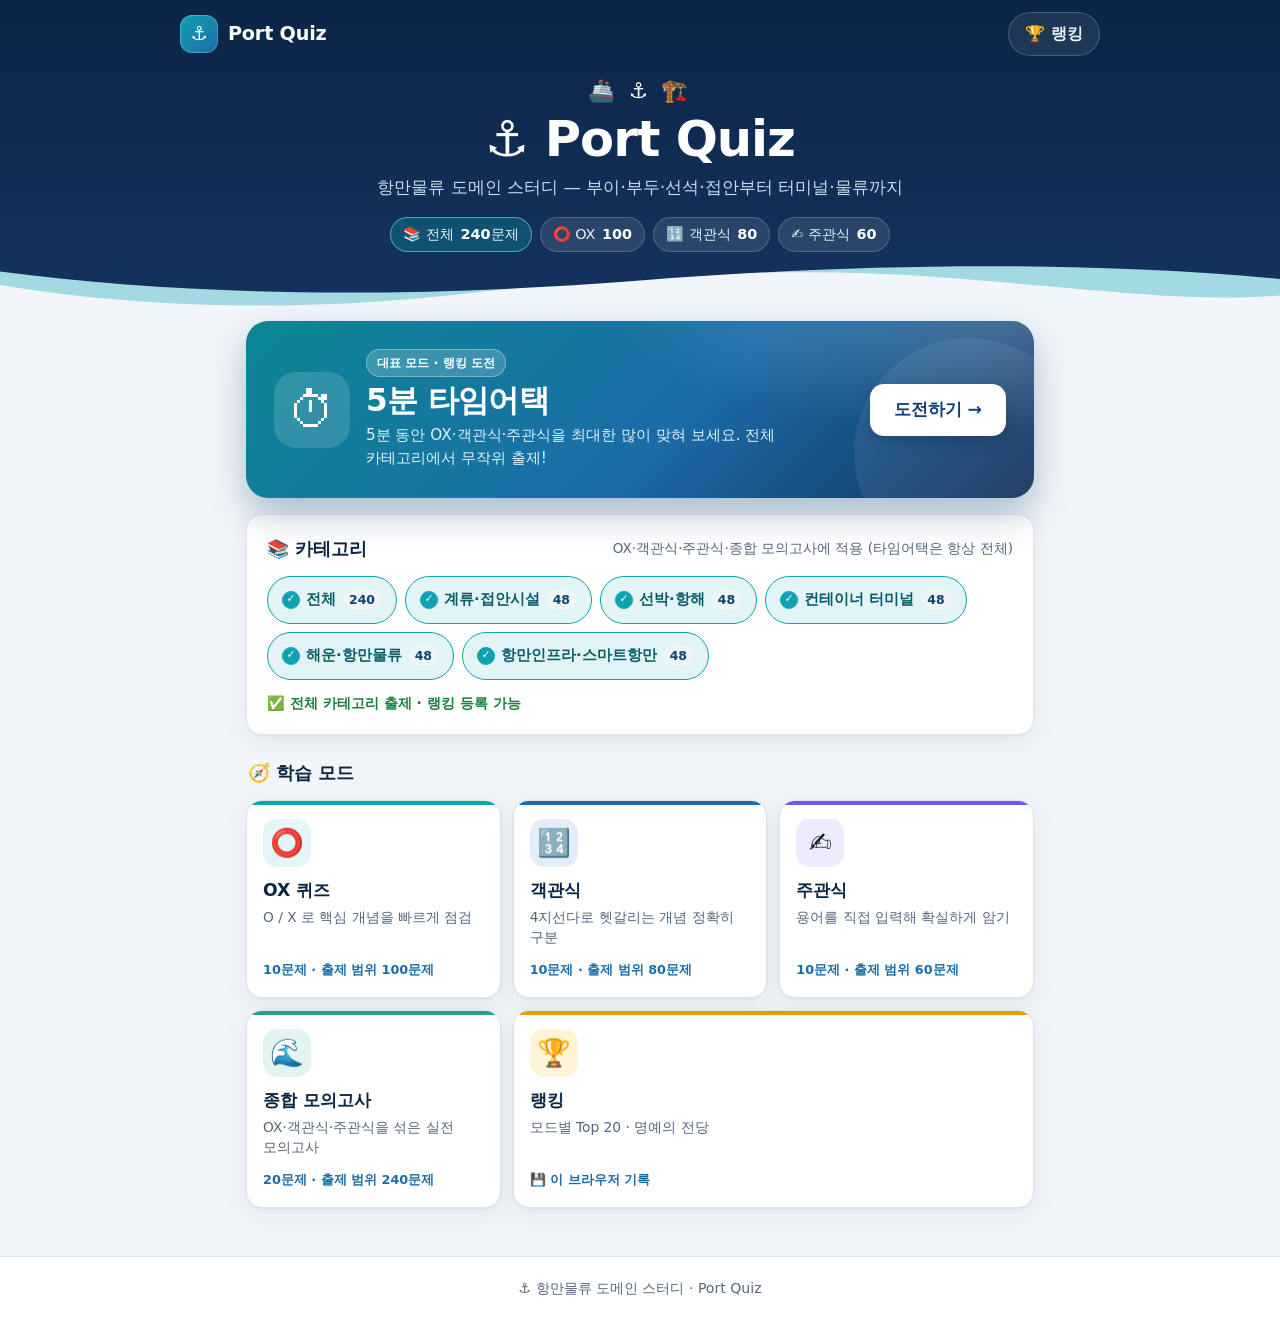
==== index.html @ 1284f363 "Add port logistics domain study quiz site - OX / multiple choice / short answer quizzes (240 questio" ====
<!DOCTYPE html>
<html lang="ko">
<head>
  <meta charset="utf-8">
  <meta name="viewport" content="width=device-width, initial-scale=1, viewport-fit=cover">
  <meta name="description" content="항만물류 도메인 스터디 퀴즈 — 부이·부두·선석·접안부터 터미널·물류까지. OX·객관식·주관식·5분 타임어택과 랭킹.">
  <meta name="theme-color" content="#0b2545">
  <title>Port Quiz · 항만물류 도메인 스터디</title>
  <link rel="icon" href="data:image/svg+xml,%3Csvg xmlns='http://www.w3.org/2000/svg' viewBox='0 0 100 100'%3E%3Ctext y='.9em' font-size='90'%3E%E2%9A%93%3C/text%3E%3C/svg%3E">
  <link rel="stylesheet" href="css/style.css">
</head>
<body>
  <header class="site-header">
    <div class="header-bg">
      <div class="header-inner">
        <a class="brand" href="#/" data-nav>
          <span class="brand-icon" aria-hidden="true">⚓</span>
          <span class="brand-text">Port Quiz</span>
        </a>
        <nav class="header-nav" aria-label="주요 메뉴">
          <a class="nav-link" href="#/ranking/timeattack" data-nav>🏆 랭킹</a>
        </nav>
      </div>
      <div class="hero" id="hero" hidden></div>
    </div>
    <svg class="header-wave" viewBox="0 0 1440 80" preserveAspectRatio="none" aria-hidden="true" focusable="false">
      <path class="wave-back" d="M0,40 C160,72 340,76 520,52 C700,28 880,14 1060,30 C1240,46 1340,64 1440,54 L1440,0 L0,0 Z"/>
      <path class="wave-front" d="M0,22 C220,56 460,58 720,34 C980,10 1220,8 1440,32 L1440,0 L0,0 Z"/>
    </svg>
  </header>

  <main id="app" class="app" tabindex="-1">
    <noscript><p class="noscript">이 퀴즈는 JavaScript가 필요해요. 브라우저에서 JavaScript를 켜 주세요.</p></noscript>
  </main>

  <footer class="site-footer">
    <p>⚓ 항만물류 도메인 스터디 · Port Quiz</p>
  </footer>

  <div id="sr-live" class="sr-only" aria-live="polite" aria-atomic="true"></div>

  <script src="js/config.js"></script>
  <script src="js/leaderboard.js"></script>
  <script src="data/q-mooring.js"></script>
  <script src="data/q-vessel.js"></script>
  <script src="data/q-terminal.js"></script>
  <script src="data/q-logistics.js"></script>
  <script src="data/q-infra.js"></script>
  <script src="js/app.js"></script>
</body>
</html>
---- css/style.css ----
/* Port Quiz — 항만물류 도메인 스터디 · 해양/항만 테마 (외부 폰트/라이브러리 없음) */
:root {
  --navy-900: #071a33;
  --navy: #0b2545;
  --navy-700: #13315c;
  --ocean: #1b6ca8;
  --ocean-600: #134074;
  --teal: #0fa3b1;
  --teal-600: #0b7f8a;
  --foam: #eef4f8;
  --bg: #f2f6fa;
  --card: #ffffff;
  --text: #0f1f33;
  --muted: #56677c;
  --line: #dbe4ee;
  --ok: #15803d;
  --ok-bg: #e7f6ec;
  --ok-line: #86d19e;
  --bad: #c62828;
  --bad-bg: #fdecec;
  --bad-line: #f1a3a3;
  --warn-bg: #fff6e0;
  --warn-line: #f4cf73;
  --warn-text: #7a5300;
  --gold-1: #fff3c4; --gold-2: #f5c542; --gold-3: #c99a12;
  --silver-1: #f6f8fb; --silver-2: #c9d1db; --silver-3: #8c98a8;
  --bronze-1: #ffe3cc; --bronze-2: #e0965a; --bronze-3: #a35a22;
  --radius: 16px;
  --radius-sm: 10px;
  --shadow: 0 6px 24px rgba(11, 37, 69, .08), 0 1px 3px rgba(11, 37, 69, .06);
  --shadow-lg: 0 14px 40px rgba(11, 37, 69, .16);
  --font: "Pretendard", "Apple SD Gothic Neo", "Malgun Gothic", system-ui, sans-serif;
}

*, *::before, *::after { box-sizing: border-box; }
html { -webkit-text-size-adjust: 100%; text-size-adjust: 100%; }
body {
  margin: 0;
  min-height: 100vh;
  display: flex;
  flex-direction: column;
  font-family: var(--font);
  color: var(--text);
  background: var(--bg);
  line-height: 1.6;
  word-break: keep-all;
  overflow-wrap: break-word;
  -webkit-font-smoothing: antialiased;
}
[hidden] { display: none !important; }
button, input { font: inherit; color: inherit; }
button { cursor: pointer; -webkit-tap-highlight-color: transparent; }
button:disabled { cursor: not-allowed; }
:focus-visible { outline: 3px solid var(--teal-600); outline-offset: 2px; }
.site-header :focus-visible, .ta-hud :focus-visible, .mode-hero:focus-visible { outline-color: #7fe3ec; }
[tabindex="-1"]:focus { outline: none; }
.sr-only {
  position: absolute !important; width: 1px; height: 1px; padding: 0; margin: -1px;
  overflow: hidden; clip: rect(0 0 0 0); white-space: nowrap; border: 0;
}
.noscript { margin: 16px 0; padding: 20px; background: #fff; border-radius: var(--radius); box-shadow: var(--shadow); }

/* ---------- 헤더 + 물결 ---------- */
.site-header { position: relative; color: #fff; }
.header-bg { background: linear-gradient(180deg, var(--navy) 0%, var(--navy-700) 100%); }
.header-inner {
  max-width: 960px; margin: 0 auto; padding: 12px 20px;
  display: flex; align-items: center; justify-content: space-between; gap: 12px;
}
.brand {
  display: inline-flex; align-items: center; gap: 10px; min-height: 44px; border-radius: 12px;
  color: #fff; text-decoration: none; font-weight: 800; font-size: 1.2rem; letter-spacing: -.01em;
}
.brand-icon {
  display: inline-grid; place-items: center; width: 38px; height: 38px; border-radius: 12px;
  background: linear-gradient(135deg, var(--teal), var(--ocean));
  box-shadow: inset 0 0 0 1px rgba(255, 255, 255, .22);
}
.nav-link {
  display: inline-flex; align-items: center; min-height: 44px; padding: 0 16px; border-radius: 999px;
  color: #e6f1fa; text-decoration: none; font-weight: 700;
  background: rgba(255, 255, 255, .08); border: 1px solid rgba(255, 255, 255, .18);
  transition: background-color .15s ease;
}
.nav-link:hover { background: rgba(255, 255, 255, .16); }
.hero { padding: 6px 20px 4px; }
.hero-inner { max-width: 960px; margin: 0 auto; text-align: center; }
.hero-emoji { margin: 0; font-size: 1.35rem; letter-spacing: .15em; }
.hero-title {
  margin: 2px 0 6px; font-size: clamp(2rem, 7.5vw, 3.1rem); font-weight: 900;
  letter-spacing: -.02em; line-height: 1.15;
}
.hero-sub { margin: 0 auto 16px; max-width: 34em; color: #c9dcee; font-size: clamp(.95rem, 2.8vw, 1.08rem); }
.hero-stats { list-style: none; margin: 0; padding: 0; display: flex; flex-wrap: wrap; justify-content: center; gap: 8px; }
.stat-pill {
  padding: 5px 12px; border-radius: 999px; font-size: .9rem; color: #e8f2fb;
  background: rgba(255, 255, 255, .1); border: 1px solid rgba(255, 255, 255, .18);
}
.stat-pill b { color: #fff; font-weight: 800; margin-left: 2px; font-variant-numeric: tabular-nums; }
.stat-pill.is-total { background: rgba(15, 163, 177, .3); border-color: rgba(127, 227, 236, .55); }
.header-wave { display: block; width: 100%; height: 40px; margin-top: -1px; }
body.is-home .header-wave { height: 60px; }
.wave-front { fill: var(--navy-700); }
.wave-back { fill: var(--teal); opacity: .35; }

/* ---------- 레이아웃 ---------- */
.app { flex: 1 0 auto; width: 100%; max-width: 820px; margin: 0 auto; padding: 4px 16px 40px; outline: none; }
.site-footer {
  text-align: center; color: var(--muted); font-size: .88rem;
  padding: 20px 16px 28px; border-top: 1px solid var(--line); background: #fff;
}
.site-footer p { margin: 0; }

.card {
  background: var(--card); border-radius: var(--radius); box-shadow: var(--shadow);
  padding: 20px; margin: 0 0 16px; border: 1px solid rgba(219, 228, 238, .8);
}
.section-head { display: flex; flex-wrap: wrap; align-items: center; justify-content: space-between; gap: 8px 12px; margin-bottom: 12px; }
.section-title { margin: 0; font-size: 1.12rem; font-weight: 800; color: var(--navy); }
.section-hint { color: var(--muted); font-size: .85rem; }
.notice { margin: 0 0 12px; padding: 12px 14px; border-radius: var(--radius-sm); font-size: .93rem; border: 1px solid var(--line); background: var(--foam); }
.notice-warn { background: var(--warn-bg); border-color: var(--warn-line); color: var(--warn-text); }
.notice-error { background: var(--bad-bg); border-color: var(--bad-line); color: #8e1c1c; }
.empty { margin: 4px 0; padding: 12px; color: var(--muted); text-align: center; }
.loading { margin: 12px 0; color: var(--muted); text-align: center; }
.count-pill {
  display: inline-block; min-width: 1.9em; padding: 0 8px; border-radius: 999px; text-align: center;
  background: var(--foam); color: var(--ocean-600); font-size: .85rem; vertical-align: middle;
}
.key-hint {
  display: inline-block; padding: 0 6px; border-radius: 6px; line-height: 1.6; font-size: .72rem; font-weight: 600;
  color: var(--muted); background: #fff; border: 1px solid var(--line); border-bottom-width: 2px;
}

/* ---------- 버튼 (최소 높이 48px) ---------- */
.btn {
  display: inline-flex; align-items: center; justify-content: center; gap: 6px;
  min-height: 48px; padding: 0 20px; border-radius: 12px; border: 1px solid transparent;
  font-weight: 700; font-size: 1rem; text-decoration: none; text-align: center; line-height: 1.3;
  transition: transform .12s ease, box-shadow .12s ease, background-color .12s ease, border-color .12s ease;
}
.btn:active:not(:disabled) { transform: translateY(1px) scale(.99); }
.btn-primary { background: linear-gradient(135deg, var(--teal) 0%, var(--ocean) 100%); color: #fff; box-shadow: 0 6px 16px rgba(27, 108, 168, .28); }
.btn-primary:hover:not(:disabled) { box-shadow: 0 8px 22px rgba(27, 108, 168, .38); }
.btn-primary:disabled { background: #b9c6d3; box-shadow: none; color: #f6f8fa; }
.btn-ghost { background: #fff; color: var(--navy); border-color: var(--line); }
.btn-ghost:hover:not(:disabled) { background: var(--foam); border-color: #c3d3e3; }
.btn-ghost:disabled { color: #9aa8b8; }
.btn-danger { background: var(--bad); color: #fff; }
.btn-danger:hover { background: #a91f1f; }
.btn-quit { padding: 0 16px; font-size: .9rem; font-weight: 600; color: var(--muted); background: #fff; border-color: var(--line); border-radius: 999px; }
.btn-quit:hover { color: var(--bad); border-color: var(--bad-line); }
.btn-xl { min-height: 60px; padding: 0 40px; font-size: 1.2rem; border-radius: 16px; }
.btn-sm { padding: 0 16px; font-size: .92rem; }
.btn-block { width: 100%; }

/* ---------- 홈 ---------- */
.home { padding-top: 2px; }
.mode-hero {
  position: relative; overflow: hidden; width: 100%; margin: 0 0 16px; padding: 22px 20px 20px;
  display: grid; grid-template-columns: auto 1fr; column-gap: 16px; align-items: center;
  grid-template-areas: "icon badge" "icon title" "icon desc" "cta cta";
  text-align: left; color: #fff; border: 0; border-radius: 22px;
  background:
    radial-gradient(120% 140% at 100% 0%, rgba(255, 255, 255, .2) 0%, rgba(255, 255, 255, 0) 45%),
    linear-gradient(135deg, #0b8793 0%, #1b6ca8 55%, #13315c 100%);
  box-shadow: 0 16px 36px rgba(19, 64, 116, .32);
  transition: transform .15s ease, box-shadow .15s ease;
}
.mode-hero::after {
  content: ""; position: absolute; right: -50px; bottom: -70px; width: 230px; height: 230px;
  border-radius: 50%; background: rgba(255, 255, 255, .07); pointer-events: none;
}
.mode-hero:hover:not(:disabled) { transform: translateY(-2px); box-shadow: 0 20px 44px rgba(19, 64, 116, .42); }
.mode-hero:disabled { filter: grayscale(.6); opacity: .7; }
.mode-hero-badge {
  grid-area: badge; justify-self: start; padding: 3px 10px; border-radius: 999px; font-size: .78rem; font-weight: 700;
  background: rgba(255, 255, 255, .18); border: 1px solid rgba(255, 255, 255, .32);
}
.mode-hero-icon {
  grid-area: icon; width: 76px; height: 76px; display: grid; place-items: center;
  font-size: 3rem; line-height: 1; border-radius: 22px; background: rgba(255, 255, 255, .14);
}
.mode-hero-title { grid-area: title; margin-top: 4px; font-size: clamp(1.45rem, 5.4vw, 1.95rem); font-weight: 900; letter-spacing: -.02em; line-height: 1.25; }
.mode-hero-desc { grid-area: desc; margin-top: 4px; color: #dff1fb; font-size: .95rem; line-height: 1.5; }
.mode-hero-cta {
  grid-area: cta; position: relative; z-index: 1; margin-top: 16px; min-height: 52px; padding: 0 24px;
  display: flex; align-items: center; justify-content: center;
  border-radius: 14px; background: #fff; color: var(--ocean-600); font-weight: 800; font-size: 1.08rem;
  box-shadow: 0 6px 14px rgba(7, 26, 51, .2);
}
@media (min-width: 640px) {
  .mode-hero {
    padding: 28px; grid-template-columns: auto 1fr auto;
    grid-template-areas: "icon badge cta" "icon title cta" "icon desc cta";
  }
  .mode-hero-cta { margin: 0 0 0 8px; }
}

.chips { display: flex; flex-wrap: wrap; gap: 8px; }
.chip {
  display: inline-flex; align-items: center; gap: 6px; min-height: 48px; padding: 0 14px;
  border-radius: 999px; border: 1.5px solid var(--line); background: #fff; color: var(--muted);
  font-weight: 600; font-size: .93rem; transition: background-color .12s, border-color .12s, color .12s;
}
.chip:hover { border-color: #9fc0da; }
.chip[aria-pressed="true"] { background: #e3f4f6; border-color: var(--teal); color: #075e66; }
.chip-check {
  display: inline-grid; place-items: center; width: 18px; height: 18px; border-radius: 50%;
  border: 1.5px solid currentColor; font-size: .68rem; line-height: 1; font-weight: 900;
}
.chip[aria-pressed="true"] .chip-check { background: var(--teal); border-color: var(--teal); color: #fff; }
.chip-count { padding: 0 7px; border-radius: 999px; background: var(--foam); color: var(--ocean-600); font-size: .78rem; font-weight: 700; }
.chip-all { font-weight: 800; }
.filter-note { margin: 12px 0 0; font-size: .88rem; font-weight: 600; color: var(--ok); }
.filter-note.is-warn { color: var(--warn-text); }

.modes { margin: 24px 0 8px; }
.modes > .section-title { margin: 0 0 12px 2px; }
.mode-grid { display: grid; grid-template-columns: repeat(2, minmax(0, 1fr)); gap: 12px; }
.mode-card {
  position: relative; overflow: hidden; display: flex; flex-direction: column; align-items: flex-start; gap: 4px;
  min-height: 156px; padding: 18px 16px 16px; text-align: left; color: var(--text);
  border-radius: var(--radius); background: #fff; border: 1px solid var(--line); box-shadow: var(--shadow);
  transition: transform .15s ease, box-shadow .15s ease, border-color .15s ease;
}
.mode-card::before { content: ""; position: absolute; left: 0; top: 0; right: 0; height: 4px; background: var(--accent, var(--teal)); }
.mode-card:hover:not(:disabled) { transform: translateY(-2px); box-shadow: var(--shadow-lg); border-color: #bcd3e6; }
.mode-card:disabled { opacity: .55; filter: grayscale(.5); }
.mode-icon {
  width: 48px; height: 48px; margin-bottom: 6px; display: grid; place-items: center;
  font-size: 1.7rem; line-height: 1; border-radius: 14px; background: var(--accent-bg, #e3f4f6);
}
.mode-title { font-weight: 800; font-size: 1.08rem; color: var(--navy); }
.mode-desc { font-size: .86rem; color: var(--muted); line-height: 1.45; }
.mode-meta { margin-top: auto; padding-top: 8px; font-size: .8rem; font-weight: 700; color: var(--ocean); }
.mode-meta.is-empty { color: var(--bad); }
.mode-ox { --accent: #0fa3b1; --accent-bg: #e3f5f7; }
.mode-mc { --accent: #1b6ca8; --accent-bg: #e4eef8; }
.mode-short { --accent: #6c5ce7; --accent-bg: #eeebfd; }
.mode-mixed { --accent: #2a9d8f; --accent-bg: #e2f4f1; }
.mode-ranking { --accent: #e0a100; --accent-bg: #fff4d6; grid-column: 1 / -1; min-height: 0; }
@media (min-width: 720px) {
  .mode-grid { grid-template-columns: repeat(3, minmax(0, 1fr)); }
  .mode-ranking { grid-column: span 2; }
}

/* ---------- 일반 퀴즈 ---------- */
.quiz-top {
  position: sticky; top: 0; z-index: 5; margin: 0 0 8px; padding: 10px 0 12px;
  background: rgba(242, 246, 250, .94);
}
.quiz-meta { display: flex; flex-wrap: wrap; align-items: center; gap: 8px 12px; margin-bottom: 10px; }
.mode-pill { font-weight: 800; color: var(--navy); font-size: .95rem; }
.q-count { padding: 2px 10px; border-radius: 999px; background: #e4eef8; color: var(--ocean); font-weight: 800; font-variant-numeric: tabular-nums; }
.elapsed { color: var(--muted); font-weight: 600; font-variant-numeric: tabular-nums; }
.quiz-meta .btn-quit { margin-left: auto; }
.progress { height: 8px; border-radius: 999px; background: #dde7f0; overflow: hidden; }
.progress-bar { height: 100%; width: 0; border-radius: inherit; background: linear-gradient(90deg, var(--teal), var(--ocean)); transition: width .3s ease; }

.q-card {
  padding: 22px 20px; border-radius: 20px; background: #fff; box-shadow: var(--shadow);
  border: 1px solid rgba(219, 228, 238, .8); animation: fade-up .25s ease both;
}
.q-tags { display: flex; flex-wrap: wrap; gap: 6px; margin-bottom: 10px; }
.tag { display: inline-flex; align-items: center; padding: 2px 10px; border-radius: 999px; font-size: .78rem; font-weight: 700; background: #e8f1f8; color: var(--ocean-600); }
.badge { display: inline-flex; align-items: center; padding: 2px 10px; border-radius: 999px; font-size: .78rem; font-weight: 800; color: #fff; background: var(--teal-600); }
.badge-ox { background: var(--teal-600); }
.badge-mc { background: var(--ocean); }
.badge-short { background: #5b4bd6; }
.q-text { margin: 4px 0 18px; font-size: clamp(1.1rem, 4.2vw, 1.32rem); line-height: 1.55; font-weight: 700; color: var(--navy-900); white-space: pre-wrap; }

.answer-ox { display: grid; grid-template-columns: 1fr 1fr; gap: 12px; }
.ox-btn {
  position: relative; display: flex; flex-direction: column; align-items: center; justify-content: center; gap: 2px;
  min-height: 132px; border-radius: 18px; border: 2px solid var(--line); background: #fff;
  transition: transform .12s ease, border-color .12s ease, background-color .12s ease, box-shadow .12s ease;
}
.ox-glyph { font-size: 3.4rem; font-weight: 900; line-height: 1; }
.ox-o .ox-glyph { color: var(--ocean); }
.ox-x .ox-glyph { color: #d64545; }
.ox-label { font-weight: 700; color: var(--muted); font-size: .92rem; }
.ox-btn .key-hint { position: absolute; top: 10px; right: 10px; }
.ox-btn:hover:not(:disabled) { transform: translateY(-2px); box-shadow: var(--shadow-lg); }
.ox-o:hover:not(:disabled) { border-color: var(--ocean); background: #f1f7fc; }
.ox-x:hover:not(:disabled) { border-color: #d64545; background: #fdf3f3; }

.answer-mc { display: grid; gap: 10px; }
.choice {
  position: relative; display: flex; align-items: center; gap: 12px; width: 100%; min-height: 56px;
  padding: 10px 44px 10px 12px; text-align: left; font-size: 1rem;
  border-radius: 14px; border: 2px solid var(--line); background: #fff;
  transition: border-color .12s ease, background-color .12s ease;
}
.choice:hover:not(:disabled) { border-color: var(--ocean); background: #f3f8fc; }
.choice-num {
  flex: 0 0 auto; width: 32px; height: 32px; display: grid; place-items: center;
  border-radius: 10px; background: #e4eef8; color: var(--ocean-600); font-weight: 800; font-size: .95rem;
}
.choice-text { flex: 1 1 auto; line-height: 1.45; }

/* 정오 표시 (색 + ✓/✗ 아이콘 병기) */
.mark { position: absolute; right: 12px; top: 50%; transform: translateY(-50%); font-size: 1.3rem; font-weight: 900; line-height: 1; }
.mark:empty { display: none; }
.ox-btn .mark { top: 10px; left: 12px; right: auto; transform: none; }
.ox-btn:disabled, .choice:disabled { cursor: default; color: inherit; }
.ox-btn.is-answer, .choice.is-answer { border-color: var(--ok); background: var(--ok-bg); }
.is-answer .mark { color: var(--ok); }
.is-answer .choice-num { background: var(--ok); color: #fff; }
.ox-btn.is-wrong, .choice.is-wrong { border-color: var(--bad); background: var(--bad-bg); animation: shake .4s ease; }
.is-wrong .mark { color: var(--bad); }
.is-wrong .choice-num { background: var(--bad); color: #fff; }
.ox-btn.is-correct, .choice.is-correct { animation: pop .35s ease; box-shadow: 0 0 0 4px rgba(21, 128, 61, .18); }
.is-dim { opacity: .5; }

.short-row { display: flex; gap: 8px; }
.text-input {
  flex: 1 1 auto; min-width: 0; min-height: 52px; padding: 0 14px; font-size: 1.05rem;
  border-radius: 12px; border: 2px solid var(--line); background: #fff;
  transition: border-color .12s ease, box-shadow .12s ease;
}
.text-input:focus { outline: none; border-color: var(--teal); box-shadow: 0 0 0 4px rgba(15, 163, 177, .2); }
.text-input:disabled { background: #f5f8fb; color: var(--text); opacity: 1; -webkit-text-fill-color: currentColor; }
.text-input.is-invalid { border-color: var(--bad); }
.short-mark { flex: 0 0 auto; width: 52px; display: grid; place-items: center; border-radius: 12px; font-size: 1.4rem; font-weight: 900; }
.short-mark:empty { display: none; }
.short-submit { flex: 0 0 auto; min-width: 84px; }
.short-row.is-correct { animation: pop .35s ease; }
.short-row.is-correct .short-mark { background: var(--ok); color: #fff; }
.short-row.is-correct .text-input { border-color: var(--ok); background: var(--ok-bg); }
.short-row.is-wrong { animation: shake .4s ease; }
.short-row.is-wrong .short-mark { background: var(--bad); color: #fff; }
.short-row.is-wrong .text-input { border-color: var(--bad); background: var(--bad-bg); }
.short-hint { margin: 8px 2px 0; font-size: .8rem; color: var(--muted); }

.feedback { margin-top: 18px; padding: 16px; border-radius: 14px; border: 1.5px solid var(--line); background: var(--foam); animation: fade-up .2s ease both; }
.feedback.is-correct { background: var(--ok-bg); border-color: var(--ok-line); }
.feedback.is-wrong { background: var(--bad-bg); border-color: var(--bad-line); }
.fb-head { display: flex; align-items: center; gap: 8px; margin: 0 0 6px; font-weight: 800; font-size: 1.08rem; }
.feedback.is-correct .fb-head { color: var(--ok); }
.feedback.is-wrong .fb-head { color: var(--bad); }
.fb-icon { display: inline-grid; place-items: center; width: 28px; height: 28px; border-radius: 50%; color: #fff; font-size: .95rem; }
.feedback.is-correct .fb-icon { background: var(--ok); }
.feedback.is-wrong .fb-icon { background: var(--bad); }
.fb-mine, .fb-answer, .fb-accept { margin: 4px 0; }
.fb-answer strong { color: var(--navy-900); }
.fb-accept { font-size: .85rem; color: var(--muted); }
.fb-expl { margin: 10px 0 0; padding: 12px 14px; border-radius: 10px; background: rgba(255, 255, 255, .78); color: #23364d; font-size: .95rem; white-space: pre-wrap; }
.fb-expl-label { display: block; margin-bottom: 2px; font-weight: 800; color: var(--ocean-600); font-size: .85rem; }
.fb-actions { display: flex; align-items: center; gap: 10px; margin-top: 14px; }
.btn-next { flex: 1 1 auto; }

/* ---------- 타임어택 ---------- */
.ta-intro { text-align: center; padding: 28px 20px; }
.ta-intro-icon {
  width: 92px; height: 92px; margin: 0 auto 8px; display: grid; place-items: center;
  font-size: 3.2rem; border-radius: 28px; background: linear-gradient(135deg, #e3f5f7, #e4eef8);
}
.page-title { margin: 0; font-size: clamp(1.5rem, 5.5vw, 2rem); font-weight: 900; color: var(--navy); letter-spacing: -.02em; }
.ta-intro-lead { margin: 6px auto 18px; max-width: 32em; color: var(--muted); }
.rules { list-style: none; margin: 0 auto 16px; padding: 0; max-width: 560px; display: grid; gap: 8px; text-align: left; }
.rules li { display: flex; align-items: flex-start; gap: 12px; padding: 12px 14px; border-radius: 12px; background: var(--foam); }
.rule-ico { flex: 0 0 auto; font-size: 1.2rem; line-height: 1.5; }
.ta-intro-meta { margin: 0 0 18px; font-size: .85rem; color: var(--muted); }
.ta-intro-actions { display: flex; flex-wrap: wrap; justify-content: center; gap: 10px; }

.countdown-card { text-align: center; padding: 36px 20px 28px; }
.countdown-label { margin: 0; font-weight: 700; color: var(--muted); }
.countdown { min-height: 170px; display: grid; place-items: center; }
.countdown-num {
  display: inline-block; font-size: clamp(5rem, 26vw, 8rem); font-weight: 900; line-height: 1;
  color: var(--ocean); text-shadow: 0 8px 24px rgba(27, 108, 168, .25); animation: countdown-pop .9s ease both;
}
.countdown-num.is-go { color: var(--teal-600); font-size: clamp(3.6rem, 18vw, 6rem); }

.ta-hud {
  position: sticky; top: 0; z-index: 5; margin: 4px 0 12px; padding: 12px;
  display: grid; gap: 8px 10px; grid-template-columns: 1.1fr 1fr; grid-template-areas: "timer correct" "side side";
  color: #fff; border-radius: 18px; box-shadow: var(--shadow-lg);
  background: linear-gradient(135deg, var(--navy) 0%, var(--navy-700) 100%);
}
.hud-label { font-size: .75rem; font-weight: 600; color: #a9c3dc; }
.hud-timer { grid-area: timer; display: flex; flex-direction: column; justify-content: center; padding: 6px 12px; border-radius: 14px; background: rgba(255, 255, 255, .08); transition: background-color .2s ease; }
.hud-time { font-size: clamp(1.9rem, 8vw, 2.5rem); font-weight: 900; line-height: 1.1; letter-spacing: .02em; font-variant-numeric: tabular-nums; }
.hud-timer.is-danger { background: rgba(229, 57, 53, .25); }
.hud-timer.is-danger .hud-time { color: #ff7070; animation: timer-pulse 1s ease-in-out infinite; }
.hud-correct { grid-area: correct; display: flex; flex-direction: column; align-items: center; justify-content: center; padding: 6px 10px; border-radius: 14px; background: rgba(15, 163, 177, .24); }
.hud-correct-num { font-size: clamp(2.3rem, 10vw, 3.1rem); font-weight: 900; line-height: 1.05; font-variant-numeric: tabular-nums; }
.hud-side { grid-area: side; display: flex; align-items: center; justify-content: space-between; gap: 10px; font-size: .92rem; color: #d3e3f1; }
.hud-side b { color: #fff; font-variant-numeric: tabular-nums; }
.hud-combo { display: inline-flex; align-items: center; gap: 4px; padding: 3px 12px; border-radius: 999px; background: rgba(255, 255, 255, .08); transition: background-color .2s ease; }
.hud-combo .fire { display: none; }
.hud-combo.is-hot { color: #fff; font-weight: 800; background: linear-gradient(135deg, #ff8a00, #e52e71); box-shadow: 0 0 16px rgba(255, 120, 0, .55); }
.hud-combo.is-hot .fire { display: inline; }
.bump { animation: pop .3s ease; }
@media (min-width: 640px) {
  .ta-hud { grid-template-columns: 1.2fr 1fr 1fr; grid-template-areas: "timer correct side"; }
  .hud-side { flex-direction: column; align-items: flex-start; justify-content: center; }
}
.ta-flash { margin-top: 14px; padding: 12px 14px; display: flex; flex-wrap: wrap; align-items: center; gap: 6px; border-radius: 12px; font-weight: 700; animation: fade-up .15s ease both; }
.ta-flash.is-correct { background: var(--ok-bg); color: var(--ok); border: 1.5px solid var(--ok-line); }
.ta-flash.is-wrong { background: var(--bad-bg); color: var(--bad); border: 1.5px solid var(--bad-line); }
.ta-flash strong { color: var(--navy-900); }
.fl-icon { display: inline-grid; place-items: center; width: 24px; height: 24px; border-radius: 50%; color: #fff; font-size: .85rem; }
.ta-flash.is-correct .fl-icon { background: var(--ok); }
.ta-flash.is-wrong .fl-icon { background: var(--bad); }
.ta-actions { display: flex; gap: 10px; margin-top: 14px; }
.ta-actions .btn-pass { flex: 1 1 auto; }
.btn-pass.is-locked { opacity: .55; }

/* ---------- 결과 ---------- */
.result-hero { text-align: center; padding: 26px 20px; background: radial-gradient(120% 100% at 50% 0%, #e7f4fb 0%, #fff 62%); }
.result-hero.is-ta { background: radial-gradient(120% 100% at 50% 0%, #e0f4f6 0%, #fff 62%); }
.result-mode { margin: 0; font-weight: 700; color: var(--ocean); font-size: .92rem; }
.result-title { margin: 6px 0 2px; font-size: clamp(1.35rem, 5vw, 1.75rem); font-weight: 900; color: var(--navy); }
.result-sub { margin: 0; color: var(--muted); font-weight: 600; }
.result-score { margin: 12px 0 4px; line-height: 1; color: var(--navy); }
.result-score .big { font-size: clamp(3.6rem, 18vw, 5rem); font-weight: 900; color: var(--ocean-600); font-variant-numeric: tabular-nums; }
.result-score .of { margin-left: 4px; font-size: 1.4rem; font-weight: 800; color: var(--muted); }
.result-stats { display: grid; grid-template-columns: repeat(3, minmax(0, 1fr)); gap: 8px; margin: 18px 0 0; }
.stat { padding: 10px 6px; border-radius: 12px; background: #fff; border: 1px solid var(--line); }
.stat dt { font-size: .78rem; font-weight: 600; color: var(--muted); }
.stat dd { margin: 2px 0 0; font-size: 1.15rem; font-weight: 800; color: var(--navy); font-variant-numeric: tabular-nums; }
.result-filter { margin: 12px 0 0; font-size: .85rem; color: var(--warn-text); }
.result-actions { display: flex; flex-wrap: wrap; justify-content: center; gap: 10px; margin-top: 20px; }
.result-actions .btn { flex: 1 1 140px; max-width: 240px; }

.storage-badge {
  display: inline-flex; align-items: center; gap: 4px; padding: 4px 10px; border-radius: 999px;
  font-size: .78rem; font-weight: 700; background: var(--foam); color: var(--ocean-600); border: 1px solid #cfe0ee;
}
.storage-badge.is-shared { background: #e3f5f7; color: #075e66; border-color: #a9dfe4; }
.storage-badge.is-local { background: #f1f4f8; color: #44556b; }
.storage-badge.is-off { background: var(--warn-bg); color: var(--warn-text); border-color: var(--warn-line); }
.rank-form { display: flex; gap: 8px; }
.rank-form .btn { flex: 0 0 auto; }
.rank-form.is-disabled { opacity: .6; }
.field-error { margin: 6px 2px 0; color: var(--bad); font-size: .88rem; font-weight: 600; }
.field-error:empty { display: none; }
.rank-success { margin: 14px 0 4px; padding: 14px 16px; border-radius: 14px; text-align: center; background: linear-gradient(135deg, #e3f5f7, #e4eef8); animation: pop-in .35s ease both; }
.rank-success.is-podium.place-1 { background: linear-gradient(135deg, var(--gold-1), #ffe08a); box-shadow: 0 0 0 2px var(--gold-2) inset; }
.rank-success.is-podium.place-2 { background: linear-gradient(135deg, var(--silver-1), #dfe5ec); box-shadow: 0 0 0 2px var(--silver-2) inset; }
.rank-success.is-podium.place-3 { background: linear-gradient(135deg, var(--bronze-1), #f6c9a2); box-shadow: 0 0 0 2px var(--bronze-2) inset; }
.rank-success-main { margin: 0; display: flex; align-items: center; justify-content: center; gap: 8px; font-size: 1.6rem; font-weight: 900; color: var(--navy); }
.rank-success-medal { display: inline-block; font-size: 2.4rem; animation: medal-swing 1.1s ease both; }
.rank-success-sub { margin: 4px 0 0; font-size: .9rem; color: #33475e; }
.mini-rank { margin-top: 14px; display: grid; gap: 10px; }
.mini-title { margin: 4px 0 0; font-size: 1rem; color: var(--navy); }
.mini-note { margin: 0; font-size: .85rem; color: var(--muted); text-align: center; }

.review-list { list-style: none; margin: 0; padding: 0; display: grid; gap: 12px; }
.review-item { padding: 14px; border-radius: 14px; border: 1px solid var(--line); background: #fbfdff; }
.review-q { margin: 0 0 10px; font-weight: 700; color: var(--navy-900); white-space: pre-wrap; }
.review-line { display: flex; align-items: flex-start; gap: 8px; margin: 4px 0; font-size: .95rem; }
.review-line .mk { flex: 0 0 auto; width: 22px; height: 22px; margin-top: 2px; display: inline-grid; place-items: center; border-radius: 50%; color: #fff; font-size: .75rem; font-weight: 900; }
.review-line.is-wrong .mk { background: var(--bad); }
.review-line.is-correct .mk { background: var(--ok); }
.review-line .lbl { flex: 0 0 auto; min-width: 2.6em; font-weight: 700; color: var(--muted); }
.review-line.is-wrong .val { color: var(--bad); }
.review-line.is-correct .val { color: var(--ok); font-weight: 700; }
.review-expl { margin: 10px 0 0; padding: 10px 12px; border-radius: 10px; background: var(--foam); font-size: .92rem; color: #23364d; white-space: pre-wrap; }

/* ---------- 랭킹 ---------- */
.page-head { display: flex; flex-wrap: wrap; align-items: center; justify-content: space-between; gap: 10px; margin: 4px 0 14px; }
.tabs { display: flex; gap: 6px; margin: 0 0 14px; padding: 4px; overflow-x: auto; border-radius: 16px; background: #e4ecf4; scrollbar-width: none; }
.tabs::-webkit-scrollbar { display: none; }
.tab {
  flex: 1 0 auto; display: inline-flex; align-items: center; justify-content: center; gap: 6px;
  min-height: 48px; padding: 0 14px; border: 0; border-radius: 12px; background: transparent;
  color: #45586e; font-weight: 700; font-size: .92rem; white-space: nowrap;
}
.tab:hover { background: rgba(255, 255, 255, .6); }
.tab.is-active { background: #fff; color: var(--navy); box-shadow: 0 2px 8px rgba(11, 37, 69, .12); }
.rank-panel { min-height: 220px; padding: 20px 16px; border-radius: var(--radius); background: #fff; box-shadow: var(--shadow); border: 1px solid rgba(219, 228, 238, .8); }
.rank-list-title { margin: 22px 0 10px; }
.state-box { display: grid; justify-items: center; gap: 6px; padding: 28px 12px; text-align: center; }
.state-icon { font-size: 2.6rem; line-height: 1; }
.state-title { margin: 0; font-weight: 800; font-size: 1.08rem; color: var(--navy); }
.state-msg { margin: 0; max-width: 30em; color: var(--muted); font-size: .92rem; }
.state-box .btn { margin-top: 10px; }
.spinner { width: 28px; height: 28px; margin-top: 6px; border-radius: 50%; border: 3px solid #d6e4ef; border-top-color: var(--teal); animation: spin .8s linear infinite; }
.page-actions { display: flex; flex-wrap: wrap; gap: 10px; margin-top: 16px; }
.page-actions .btn { flex: 1 1 200px; }

.podium { list-style: none; margin: 8px 0 0; padding: 0; display: flex; align-items: flex-end; justify-content: center; gap: 8px; }
.podium-col { flex: 1 1 0; min-width: 0; max-width: 190px; display: flex; flex-direction: column; animation: rise .5s ease both; }
.podium-col.place-1 { order: 2; animation-delay: .24s; }
.podium-col.place-2 { order: 1; animation-delay: .12s; }
.podium-col.place-3 { order: 3; }
.podium-person { min-width: 0; padding: 0 4px 8px; display: flex; flex-direction: column; align-items: center; gap: 2px; text-align: center; }
.podium-medal { font-size: 2.2rem; line-height: 1.1; }
.place-1 .podium-medal { font-size: 2.9rem; }
.podium-name { max-width: 100%; overflow: hidden; text-overflow: ellipsis; white-space: nowrap; font-weight: 800; color: var(--navy); }
.podium-score { font-weight: 900; color: var(--ocean-600); font-variant-numeric: tabular-nums; }
.podium-acc { font-size: .78rem; color: var(--muted); }
.podium-base {
  display: grid; place-items: center; border-radius: 14px 14px 6px 6px; font-size: 1.7rem; font-weight: 900;
  box-shadow: inset 0 -6px 0 rgba(0, 0, 0, .08), 0 6px 14px rgba(11, 37, 69, .12);
}
.place-1 .podium-base { height: 130px; color: #6f5200; background: linear-gradient(180deg, var(--gold-1) 0%, var(--gold-2) 55%, var(--gold-3) 100%); }
.place-2 .podium-base { height: 98px; color: #3f4a59; background: linear-gradient(180deg, var(--silver-1) 0%, var(--silver-2) 55%, var(--silver-3) 100%); }
.place-3 .podium-base { height: 74px; color: #5e2e0c; background: linear-gradient(180deg, var(--bronze-1) 0%, var(--bronze-2) 55%, var(--bronze-3) 100%); }
.podium-col.is-empty { opacity: .45; }
.podium-col.is-me .podium-name { color: var(--teal-600); }
.me-badge { display: inline-block; margin-left: 6px; padding: 0 7px; border-radius: 999px; background: var(--teal-600); color: #fff; font-size: .7rem; font-weight: 800; line-height: 1.6; vertical-align: middle; }

.table-wrap { overflow-x: auto; -webkit-overflow-scrolling: touch; border-radius: 12px; border: 1px solid var(--line); }
.rank-table { width: 100%; min-width: 480px; border-collapse: collapse; font-size: .92rem; }
.rank-table.is-compact { min-width: 0; }
.rank-table th { padding: 10px; background: #f3f7fb; color: var(--muted); font-size: .78rem; font-weight: 700; text-align: left; white-space: nowrap; }
.rank-table td { padding: 10px; border-top: 1px solid #edf2f7; white-space: nowrap; font-variant-numeric: tabular-nums; color: #44566c; }
.rank-table .c-rank { width: 56px; text-align: center; font-weight: 800; color: var(--muted); }
.rank-table td.c-name { min-width: 92px; white-space: normal; word-break: break-all; font-weight: 700; color: var(--navy); }
.rank-table td.c-score { font-weight: 800; color: var(--ocean-600); }
.rank-table .medal { font-size: 1.3rem; line-height: 1; }
.rank-table tr.top-1 td { background: #fff6d5; }
.rank-table tr.top-2 td { background: #eef2f6; }
.rank-table tr.top-3 td { background: #fcebdc; }
.rank-table tr.is-me td { background: #d8f2f4; }
.rank-table tr.is-me td.c-rank { box-shadow: inset 4px 0 0 var(--teal); }

/* ---------- 모달 ---------- */
.modal-backdrop {
  position: fixed; top: 0; right: 0; bottom: 0; left: 0; z-index: 100; padding: 20px;
  display: grid; place-items: center; background: rgba(7, 26, 51, .55); animation: fade-in .15s ease both;
}
.modal { width: 100%; max-width: 400px; padding: 24px 20px 20px; text-align: center; border-radius: 20px; background: #fff; box-shadow: 0 24px 60px rgba(7, 26, 51, .35); animation: pop-in .2s ease both; }
.modal-icon { margin: 0; font-size: 2.2rem; line-height: 1.2; }
.modal-title { margin: 6px 0; font-size: 1.2rem; color: var(--navy); }
.modal-msg { margin: 0 0 18px; color: var(--muted); font-size: .95rem; }
.modal-actions { display: flex; gap: 10px; }
.modal-actions .btn { flex: 1 1 0; }
body.modal-open { overflow: hidden; }

/* ---------- 컨페티 ---------- */
.confetti { position: fixed; top: 0; right: 0; bottom: 0; left: 0; z-index: 90; overflow: hidden; pointer-events: none; }
.confetti-piece {
  position: absolute; top: -18px; width: 9px; height: 14px; border-radius: 2px;
  animation-name: confetti-fall; animation-timing-function: cubic-bezier(.25, .6, .5, 1); animation-fill-mode: both;
}
.confetti-piece.is-round { width: 10px; height: 10px; border-radius: 50%; }

/* ---------- 애니메이션 ---------- */
@keyframes shake { 0%, 100% { transform: translateX(0); } 20% { transform: translateX(-7px); } 40% { transform: translateX(6px); } 60% { transform: translateX(-4px); } 80% { transform: translateX(3px); } }
@keyframes pop { 0% { transform: scale(1); } 45% { transform: scale(1.05); } 100% { transform: scale(1); } }
@keyframes fade-up { from { opacity: 0; transform: translateY(8px); } to { opacity: 1; transform: none; } }
@keyframes fade-in { from { opacity: 0; } to { opacity: 1; } }
@keyframes pop-in { from { opacity: 0; transform: scale(.94); } to { opacity: 1; transform: none; } }
@keyframes timer-pulse { 0%, 100% { transform: scale(1); opacity: 1; } 50% { transform: scale(1.06); opacity: .78; } }
@keyframes countdown-pop { 0% { transform: scale(.4); opacity: 0; } 35% { transform: scale(1.12); opacity: 1; } 70%, 100% { transform: scale(1); opacity: 1; } }
@keyframes rise { from { opacity: 0; transform: translateY(24px); } to { opacity: 1; transform: none; } }
@keyframes spin { to { transform: rotate(360deg); } }
@keyframes medal-swing { 0% { transform: scale(.3) rotate(-30deg); } 60% { transform: scale(1.2) rotate(10deg); } 100% { transform: scale(1) rotate(0); } }
@keyframes confetti-fall {
  0% { opacity: 1; transform: translate3d(0, 0, 0) rotate(0deg); }
  85% { opacity: 1; }
  100% { opacity: 0; transform: translate3d(var(--drift, 0px), 105vh, 0) rotate(var(--spin, 360deg)); }
}

/* ---------- 반응형 ---------- */
@media (max-width: 480px) {
  .header-inner { padding: 10px 14px; }
  .app { padding: 0 12px 32px; }
  .card { padding: 16px; }
  .q-card { padding: 18px 14px; }
  .ox-btn { min-height: 112px; }
  .ox-glyph { font-size: 2.8rem; }
  .rank-form { flex-direction: column; }
  .rank-form .btn { width: 100%; }
  .rank-table th, .rank-table td { padding: 8px 7px; }
  .mode-card { min-height: 148px; padding: 16px 14px 14px; }
  .quiz-meta { gap: 6px 10px; }
}
@media (max-width: 359px) {
  .mode-grid { grid-template-columns: 1fr; }
  .result-stats { grid-template-columns: 1fr; }
}

/* 모션 최소화 설정 존중 */
@media (prefers-reduced-motion: reduce) {
  *, *::before, *::after {
    animation-duration: .01ms !important;
    animation-iteration-count: 1 !important;
    animation-delay: 0s !important;
    transition-duration: .01ms !important;
    scroll-behavior: auto !important;
  }
  .confetti { display: none !important; }
}
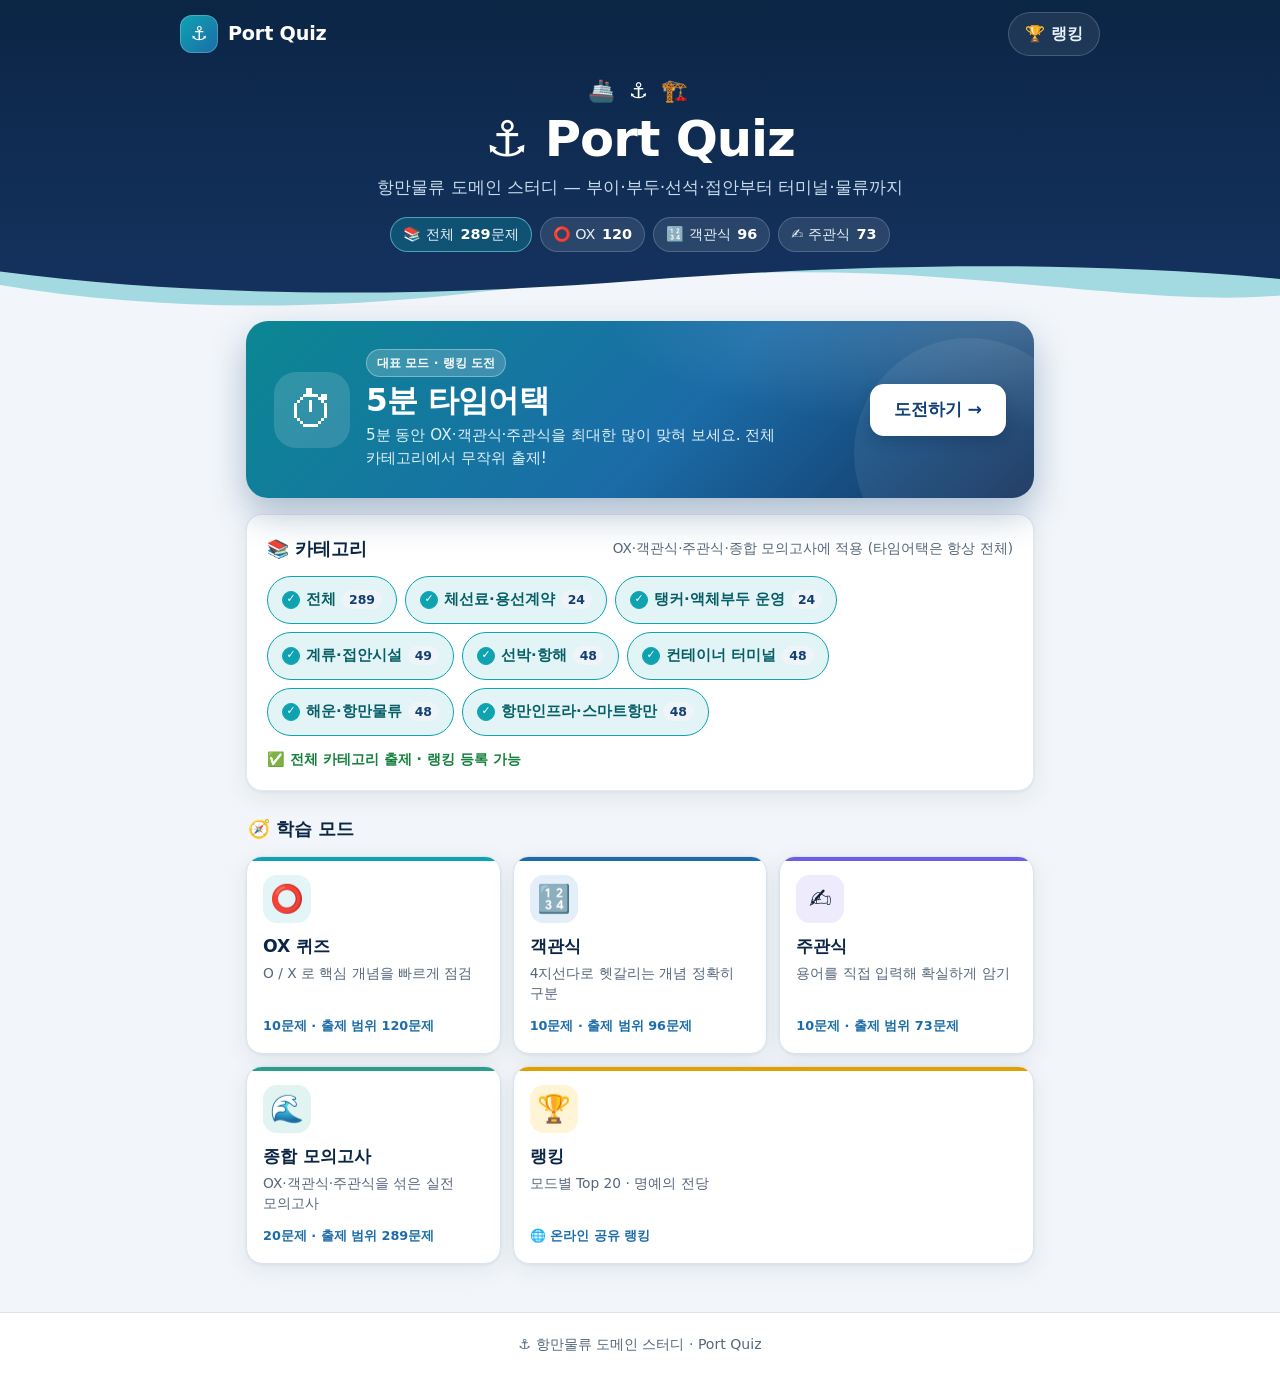
==== commit f0995a20: "Cross-check all questions and add project-specific categories - Verify all 240 questions against ext" ====
--- a/index.html
+++ b/index.html
@@ -41,6 +41,10 @@
 
   <script src="js/config.js"></script>
   <script src="js/leaderboard.js"></script>
+  <!-- 프로젝트 특화 (울산 탱커 체선료) -->
+  <script src="data/q-demurrage.js"></script>
+  <script src="data/q-tanker.js"></script>
+  <!-- 항만물류 일반 -->
   <script src="data/q-mooring.js"></script>
   <script src="data/q-vessel.js"></script>
   <script src="data/q-terminal.js"></script>
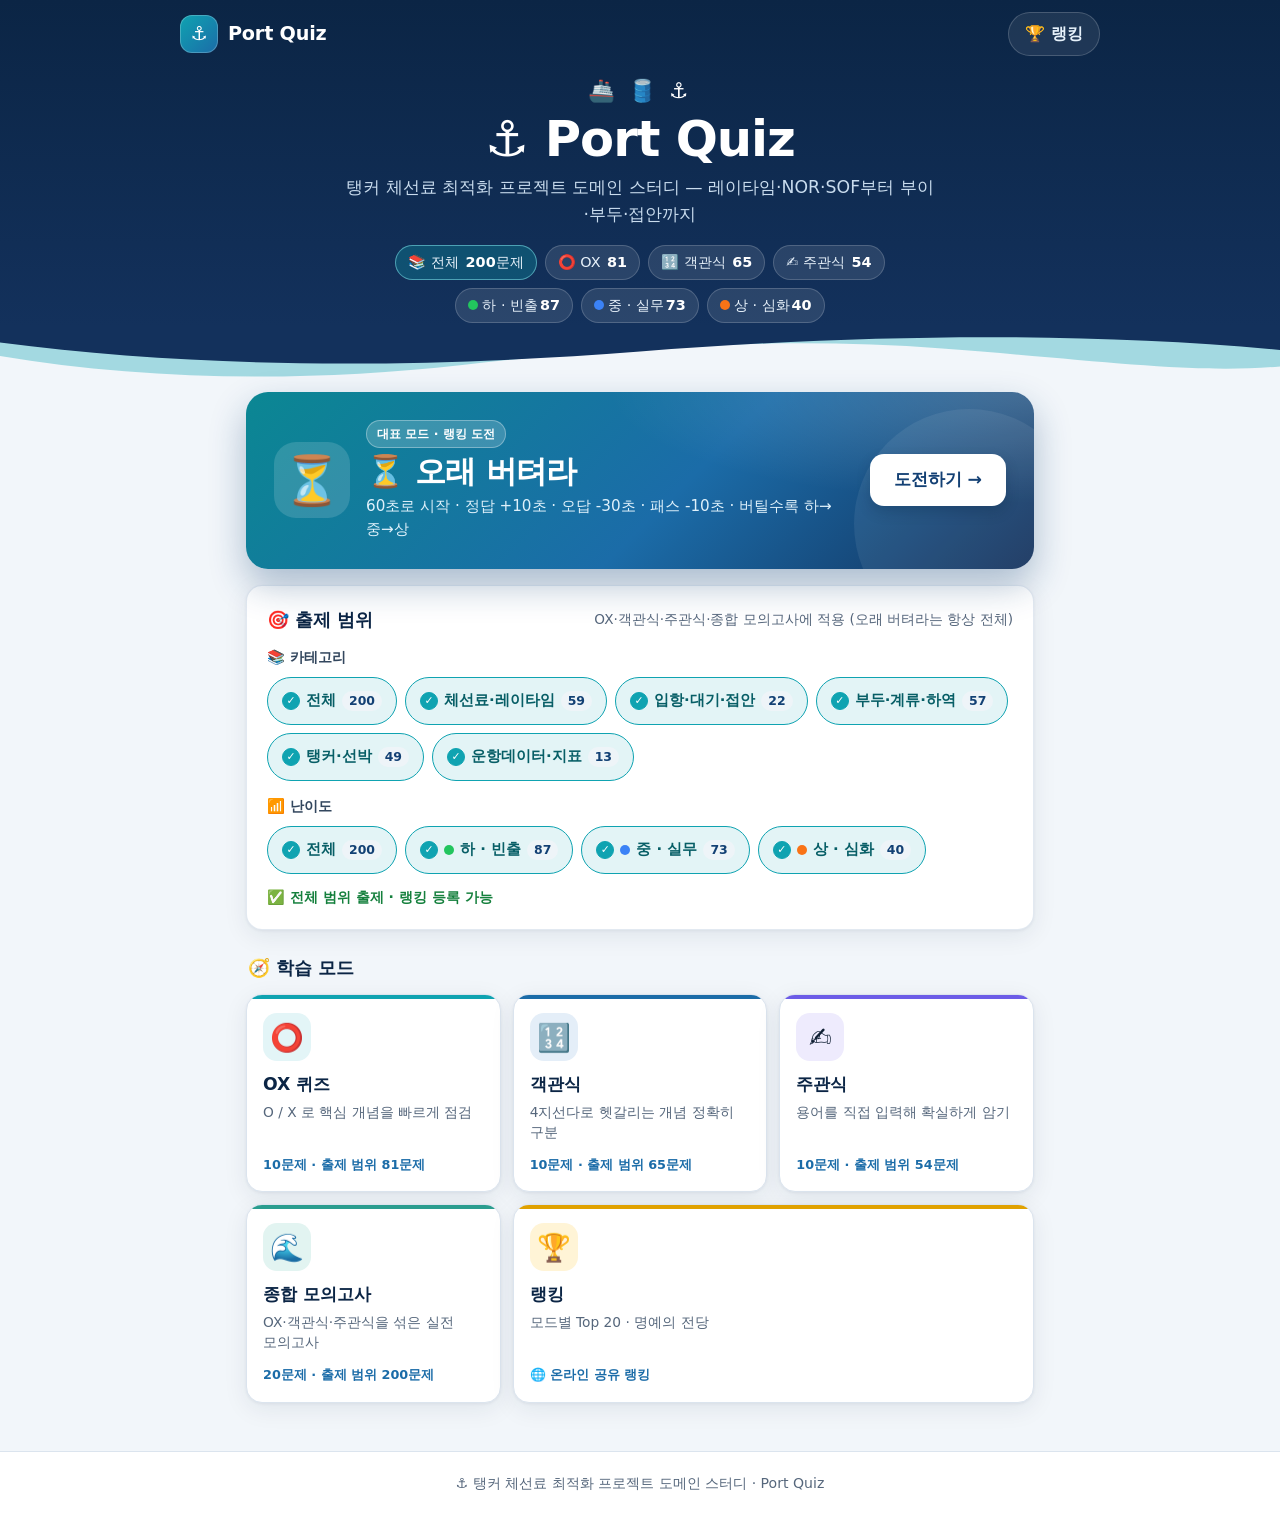
==== commit b813258f: "Restructure quiz around the tanker demurrage project - Keep only project-relevant questions (152 of " ====
--- a/index.html
+++ b/index.html
@@ -3,9 +3,9 @@
 <head>
   <meta charset="utf-8">
   <meta name="viewport" content="width=device-width, initial-scale=1, viewport-fit=cover">
-  <meta name="description" content="항만물류 도메인 스터디 퀴즈 — 부이·부두·선석·접안부터 터미널·물류까지. OX·객관식·주관식·5분 타임어택과 랭킹.">
+  <meta name="description" content="탱커 체선료 최적화 프로젝트 도메인 스터디 퀴즈 — 레이타임·NOR·SOF부터 부이·부두·접안까지. OX·객관식·주관식·오래 버텨라와 랭킹.">
   <meta name="theme-color" content="#0b2545">
-  <title>Port Quiz · 항만물류 도메인 스터디</title>
+  <title>Port Quiz · 탱커 체선료 최적화 도메인 스터디</title>
   <link rel="icon" href="data:image/svg+xml,%3Csvg xmlns='http://www.w3.org/2000/svg' viewBox='0 0 100 100'%3E%3Ctext y='.9em' font-size='90'%3E%E2%9A%93%3C/text%3E%3C/svg%3E">
   <link rel="stylesheet" href="css/style.css">
 </head>
@@ -18,7 +18,7 @@
           <span class="brand-text">Port Quiz</span>
         </a>
         <nav class="header-nav" aria-label="주요 메뉴">
-          <a class="nav-link" href="#/ranking/timeattack" data-nav>🏆 랭킹</a>
+          <a class="nav-link" href="#/ranking/survival" data-nav>🏆 랭킹</a>
         </nav>
       </div>
       <div class="hero" id="hero" hidden></div>
@@ -34,22 +34,18 @@
   </main>
 
   <footer class="site-footer">
-    <p>⚓ 항만물류 도메인 스터디 · Port Quiz</p>
+    <p>⚓ 탱커 체선료 최적화 프로젝트 도메인 스터디 · Port Quiz</p>
   </footer>
 
   <div id="sr-live" class="sr-only" aria-live="polite" aria-atomic="true"></div>
 
   <script src="js/config.js"></script>
   <script src="js/leaderboard.js"></script>
-  <!-- 프로젝트 특화 (울산 탱커 체선료) -->
-  <script src="data/q-demurrage.js"></script>
-  <script src="data/q-tanker.js"></script>
-  <!-- 항만물류 일반 -->
-  <script src="data/q-mooring.js"></script>
-  <script src="data/q-vessel.js"></script>
-  <script src="data/q-terminal.js"></script>
-  <script src="data/q-logistics.js"></script>
-  <script src="data/q-infra.js"></script>
+  <script src="data/q-laytime.js"></script>
+  <script src="data/q-arrival.js"></script>
+  <script src="data/q-berth.js"></script>
+  <script src="data/q-ship.js"></script>
+  <script src="data/q-data.js"></script>
   <script src="js/app.js"></script>
 </body>
 </html>
--- a/css/style.css
+++ b/css/style.css
@@ -52,7 +52,7 @@
 button { cursor: pointer; -webkit-tap-highlight-color: transparent; }
 button:disabled { cursor: not-allowed; }
 :focus-visible { outline: 3px solid var(--teal-600); outline-offset: 2px; }
-.site-header :focus-visible, .ta-hud :focus-visible, .mode-hero:focus-visible { outline-color: #7fe3ec; }
+.site-header :focus-visible, .sv-hud :focus-visible, .mode-hero:focus-visible { outline-color: #7fe3ec; }
 [tabindex="-1"]:focus { outline: none; }
 .sr-only {
   position: absolute !important; width: 1px; height: 1px; padding: 0; margin: -1px;
@@ -350,19 +350,19 @@
 .fb-actions { display: flex; align-items: center; gap: 10px; margin-top: 14px; }
 .btn-next { flex: 1 1 auto; }
 
-/* ---------- 타임어택 ---------- */
-.ta-intro { text-align: center; padding: 28px 20px; }
-.ta-intro-icon {
+/* ---------- 오래 버텨라 (서바이벌) ---------- */
+.sv-intro { text-align: center; padding: 28px 20px; }
+.sv-intro-icon {
   width: 92px; height: 92px; margin: 0 auto 8px; display: grid; place-items: center;
   font-size: 3.2rem; border-radius: 28px; background: linear-gradient(135deg, #e3f5f7, #e4eef8);
 }
 .page-title { margin: 0; font-size: clamp(1.5rem, 5.5vw, 2rem); font-weight: 900; color: var(--navy); letter-spacing: -.02em; }
-.ta-intro-lead { margin: 6px auto 18px; max-width: 32em; color: var(--muted); }
+.sv-intro-lead { margin: 6px auto 18px; max-width: 32em; color: var(--muted); }
 .rules { list-style: none; margin: 0 auto 16px; padding: 0; max-width: 560px; display: grid; gap: 8px; text-align: left; }
 .rules li { display: flex; align-items: flex-start; gap: 12px; padding: 12px 14px; border-radius: 12px; background: var(--foam); }
 .rule-ico { flex: 0 0 auto; font-size: 1.2rem; line-height: 1.5; }
-.ta-intro-meta { margin: 0 0 18px; font-size: .85rem; color: var(--muted); }
-.ta-intro-actions { display: flex; flex-wrap: wrap; justify-content: center; gap: 10px; }
+.sv-intro-meta { margin: 0 0 18px; font-size: .85rem; color: var(--muted); }
+.sv-intro-actions { display: flex; flex-wrap: wrap; justify-content: center; gap: 10px; }
 
 .countdown-card { text-align: center; padding: 36px 20px 28px; }
 .countdown-label { margin: 0; font-weight: 700; color: var(--muted); }
@@ -373,20 +373,21 @@
 }
 .countdown-num.is-go { color: var(--teal-600); font-size: clamp(3.6rem, 18vw, 6rem); }
 
-.ta-hud {
+.sv-hud {
   position: sticky; top: 0; z-index: 5; margin: 4px 0 12px; padding: 12px;
   display: grid; gap: 8px 10px; grid-template-columns: 1.1fr 1fr; grid-template-areas: "timer correct" "side side";
   color: #fff; border-radius: 18px; box-shadow: var(--shadow-lg);
   background: linear-gradient(135deg, var(--navy) 0%, var(--navy-700) 100%);
 }
 .hud-label { font-size: .75rem; font-weight: 600; color: #a9c3dc; }
-.hud-timer { grid-area: timer; display: flex; flex-direction: column; justify-content: center; padding: 6px 12px; border-radius: 14px; background: rgba(255, 255, 255, .08); transition: background-color .2s ease; }
+.hud-timer { position: relative; grid-area: timer; display: flex; flex-direction: column; justify-content: center; padding: 6px 12px; border-radius: 14px; background: rgba(255, 255, 255, .08); transition: background-color .2s ease; }
 .hud-time { font-size: clamp(1.9rem, 8vw, 2.5rem); font-weight: 900; line-height: 1.1; letter-spacing: .02em; font-variant-numeric: tabular-nums; }
 .hud-timer.is-danger { background: rgba(229, 57, 53, .25); }
 .hud-timer.is-danger .hud-time { color: #ff7070; animation: timer-pulse 1s ease-in-out infinite; }
 .hud-correct { grid-area: correct; display: flex; flex-direction: column; align-items: center; justify-content: center; padding: 6px 10px; border-radius: 14px; background: rgba(15, 163, 177, .24); }
 .hud-correct-num { font-size: clamp(2.3rem, 10vw, 3.1rem); font-weight: 900; line-height: 1.05; font-variant-numeric: tabular-nums; }
-.hud-side { grid-area: side; display: flex; align-items: center; justify-content: space-between; gap: 10px; font-size: .92rem; color: #d3e3f1; }
+.hud-side { grid-area: side; display: flex; flex-wrap: wrap; align-items: center; justify-content: space-between; gap: 6px 12px; font-size: .9rem; color: #d3e3f1; }
+.hud-lv, .hud-surv, .hud-attempts { display: inline-flex; align-items: center; gap: 4px; white-space: nowrap; }
 .hud-side b { color: #fff; font-variant-numeric: tabular-nums; }
 .hud-combo { display: inline-flex; align-items: center; gap: 4px; padding: 3px 12px; border-radius: 999px; background: rgba(255, 255, 255, .08); transition: background-color .2s ease; }
 .hud-combo .fire { display: none; }
@@ -394,23 +395,37 @@
 .hud-combo.is-hot .fire { display: inline; }
 .bump { animation: pop .3s ease; }
 @media (min-width: 640px) {
-  .ta-hud { grid-template-columns: 1.2fr 1fr 1fr; grid-template-areas: "timer correct side"; }
-  .hud-side { flex-direction: column; align-items: flex-start; justify-content: center; }
-}
-.ta-flash { margin-top: 14px; padding: 12px 14px; display: flex; flex-wrap: wrap; align-items: center; gap: 6px; border-radius: 12px; font-weight: 700; animation: fade-up .15s ease both; }
-.ta-flash.is-correct { background: var(--ok-bg); color: var(--ok); border: 1.5px solid var(--ok-line); }
-.ta-flash.is-wrong { background: var(--bad-bg); color: var(--bad); border: 1.5px solid var(--bad-line); }
-.ta-flash strong { color: var(--navy-900); }
+  .sv-hud { grid-template-columns: 1.1fr .9fr 1.5fr; grid-template-areas: "timer correct side"; }
+  .hud-side { display: grid; grid-template-columns: auto auto; align-content: center; justify-content: start; gap: 8px 14px; }
+}
+.time-delta {
+  position: absolute; top: 6px; right: 10px; pointer-events: none;
+  font-size: 1.15rem; font-weight: 900; text-shadow: 0 2px 6px rgba(0, 0, 0, .35);
+  animation: delta-float 1.2s ease-out forwards;
+}
+.time-delta.is-plus { color: #4ade80; }
+.time-delta.is-minus { color: #ff6b6b; }
+.time-delta.is-pass { color: #fbbf24; }
+.level-up {
+  display: flex; flex-wrap: wrap; align-items: center; gap: 8px; margin: 0 0 12px; padding: 8px 12px;
+  border-radius: 12px; background: linear-gradient(135deg, #fff4e5, #ffe8d6); color: #9a3412;
+  font-weight: 800; font-size: .92rem; animation: pop-in .35s ease both;
+}
+.fl-dead { flex-basis: 100%; font-weight: 800; }
+.sv-flash { margin-top: 14px; padding: 12px 14px; display: flex; flex-wrap: wrap; align-items: center; gap: 6px; border-radius: 12px; font-weight: 700; animation: fade-up .15s ease both; }
+.sv-flash.is-correct { background: var(--ok-bg); color: var(--ok); border: 1.5px solid var(--ok-line); }
+.sv-flash.is-wrong { background: var(--bad-bg); color: var(--bad); border: 1.5px solid var(--bad-line); }
+.sv-flash strong { color: var(--navy-900); }
 .fl-icon { display: inline-grid; place-items: center; width: 24px; height: 24px; border-radius: 50%; color: #fff; font-size: .85rem; }
-.ta-flash.is-correct .fl-icon { background: var(--ok); }
-.ta-flash.is-wrong .fl-icon { background: var(--bad); }
-.ta-actions { display: flex; gap: 10px; margin-top: 14px; }
-.ta-actions .btn-pass { flex: 1 1 auto; }
+.sv-flash.is-correct .fl-icon { background: var(--ok); }
+.sv-flash.is-wrong .fl-icon { background: var(--bad); }
+.sv-actions { display: flex; gap: 10px; margin-top: 14px; }
+.sv-actions .btn-pass { flex: 1 1 auto; }
 .btn-pass.is-locked { opacity: .55; }
 
 /* ---------- 결과 ---------- */
 .result-hero { text-align: center; padding: 26px 20px; background: radial-gradient(120% 100% at 50% 0%, #e7f4fb 0%, #fff 62%); }
-.result-hero.is-ta { background: radial-gradient(120% 100% at 50% 0%, #e0f4f6 0%, #fff 62%); }
+.result-hero.is-sv { background: radial-gradient(120% 100% at 50% 0%, #e0f4f6 0%, #fff 62%); }
 .result-mode { margin: 0; font-weight: 700; color: var(--ocean); font-size: .92rem; }
 .result-title { margin: 6px 0 2px; font-size: clamp(1.35rem, 5vw, 1.75rem); font-weight: 900; color: var(--navy); }
 .result-sub { margin: 0; color: var(--muted); font-weight: 600; }
@@ -587,3 +602,35 @@
   }
   .confetti { display: none !important; }
 }
+
+/* ---------- 난이도 (하 · 빈출 / 중 · 실무 / 상 · 심화) — 색 + 글자 병기 ---------- */
+.lv-badge {
+  display: inline-flex; align-items: center; padding: 2px 10px; border-radius: 999px;
+  font-size: .78rem; font-weight: 800; line-height: 1.5; white-space: nowrap; border: 1px solid transparent;
+}
+.lv-badge.lv-1 { color: #166534; background: #e3f6e9; border-color: #9fd9b0; }
+.lv-badge.lv-2 { color: #1e40af; background: #e6edfb; border-color: #a9bff0; }
+.lv-badge.lv-3 { color: #9a3412; background: #ffede0; border-color: #f6b48a; }
+.lv-dot { display: inline-block; width: 10px; height: 10px; border-radius: 50%; flex: 0 0 auto; margin-right: 4px; vertical-align: middle; }
+.lv-dot.lv-1 { background: #22c55e; }
+.lv-dot.lv-2 { background: #3b82f6; }
+.lv-dot.lv-3 { background: #f97316; }
+.hero-levels { margin-top: 8px; }
+.hero-levels .stat-pill { display: inline-flex; align-items: center; }
+.filter-label { margin: 14px 0 8px; font-size: .9rem; font-weight: 800; color: #33475e; }
+.filter-card .section-head + .filter-label { margin-top: 2px; }
+.chip-lv .lv-dot { margin-right: 0; }
+.chip:disabled { opacity: .45; cursor: not-allowed; }
+.stat dd .lv-badge { font-size: .85rem; }
+.result-hero.is-sv.is-complete { background: radial-gradient(120% 100% at 50% 0%, #fff3c4 0%, #fff 62%); }
+
+@keyframes delta-float {
+  0% { opacity: 0; transform: translateY(8px) scale(.9); }
+  15% { opacity: 1; transform: translateY(0) scale(1.12); }
+  70% { opacity: 1; transform: translateY(-14px) scale(1); }
+  100% { opacity: 0; transform: translateY(-24px) scale(1); }
+}
+/* 모션 최소화: 시간 증감 표시는 움직임 없이 잠깐 보여 준다 (JS가 1.3초 뒤 제거) */
+@media (prefers-reduced-motion: reduce) {
+  .time-delta { animation: none !important; }
+}
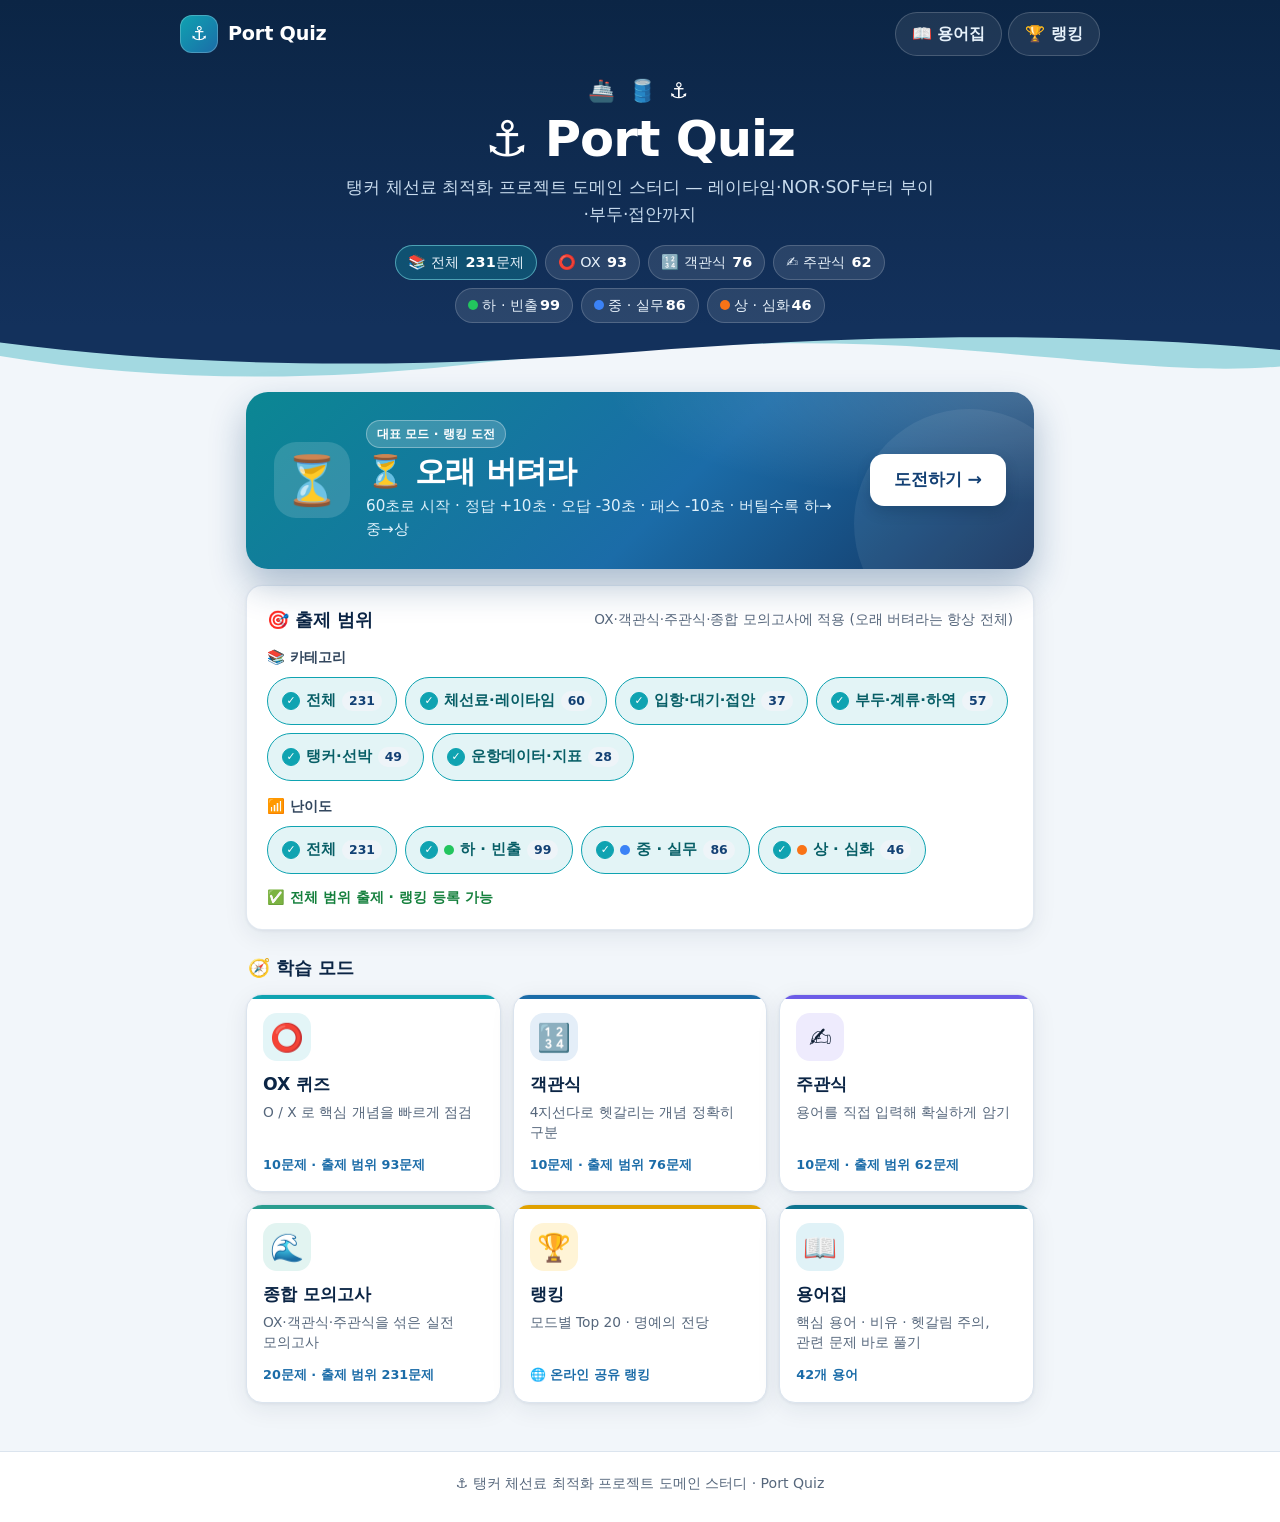
==== commit 67d31e16: "Add team glossary page and restore B/L basics question - data/glossary.js: team domain glossary (42 " ====
--- a/index.html
+++ b/index.html
@@ -18,6 +18,7 @@
           <span class="brand-text">Port Quiz</span>
         </a>
         <nav class="header-nav" aria-label="주요 메뉴">
+          <a class="nav-link" href="#/glossary" data-nav>📖 용어집</a>
           <a class="nav-link" href="#/ranking/survival" data-nav>🏆 랭킹</a>
         </nav>
       </div>
@@ -46,6 +47,7 @@
   <script src="data/q-berth.js"></script>
   <script src="data/q-ship.js"></script>
   <script src="data/q-data.js"></script>
+  <script src="data/glossary.js"></script>
   <script src="js/app.js"></script>
 </body>
 </html>
--- a/css/style.css
+++ b/css/style.css
@@ -239,10 +239,9 @@
 .mode-mc { --accent: #1b6ca8; --accent-bg: #e4eef8; }
 .mode-short { --accent: #6c5ce7; --accent-bg: #eeebfd; }
 .mode-mixed { --accent: #2a9d8f; --accent-bg: #e2f4f1; }
-.mode-ranking { --accent: #e0a100; --accent-bg: #fff4d6; grid-column: 1 / -1; min-height: 0; }
+.mode-ranking { --accent: #e0a100; --accent-bg: #fff4d6; }
 @media (min-width: 720px) {
   .mode-grid { grid-template-columns: repeat(3, minmax(0, 1fr)); }
-  .mode-ranking { grid-column: span 2; }
 }
 
 /* ---------- 일반 퀴즈 ---------- */
@@ -634,3 +633,44 @@
 @media (prefers-reduced-motion: reduce) {
   .time-delta { animation: none !important; }
 }
+
+/* ---------- 헤더 내비 (용어집 · 랭킹) ---------- */
+.header-nav { display: flex; align-items: center; gap: 6px; }
+@media (max-width: 420px) {
+  .header-inner { padding: 10px 12px; gap: 8px; }
+  .brand { gap: 8px; font-size: 1.05rem; }
+  .brand-icon { width: 34px; height: 34px; }
+  .nav-link { padding: 0 10px; font-size: .88rem; }
+}
+.mode-glossary { --accent: #0e7490; --accent-bg: #e0f2f7; }
+
+/* ---------- 📖 용어집 ---------- */
+.glossary .page-head { align-items: baseline; }
+.gl-count { font-size: .9rem; font-weight: 700; color: var(--muted); font-variant-numeric: tabular-nums; }
+.gl-tools {
+  position: sticky; top: 0; z-index: 5; display: grid; gap: 10px;
+  margin: 0 0 14px; padding: 10px 0 12px; background: rgba(242, 246, 250, .96);
+}
+.gl-search-row { position: relative; display: flex; }
+.gl-search-ico { position: absolute; left: 14px; top: 50%; transform: translateY(-50%); font-size: 1rem; pointer-events: none; }
+.gl-search { width: 100%; padding-left: 42px; }
+.term-grid { display: grid; grid-template-columns: 1fr; gap: 12px; }
+@media (min-width: 720px) { .term-grid { grid-template-columns: repeat(2, minmax(0, 1fr)); } }
+.gl-empty { grid-column: 1 / -1; margin: 0; }
+.term-card {
+  display: flex; flex-direction: column; gap: 8px; padding: 18px; min-width: 0;
+  border-radius: var(--radius); background: #fff; border: 1px solid rgba(219, 228, 238, .9); box-shadow: var(--shadow);
+}
+.term-head { display: grid; gap: 2px; }
+.term-title { margin: 0; display: flex; flex-wrap: wrap; align-items: baseline; gap: 2px 10px; font-size: 1.15rem; line-height: 1.35; }
+.term-en { font-weight: 900; color: var(--navy); overflow-wrap: anywhere; }
+.term-ko { font-size: 1rem; font-weight: 700; color: var(--teal-600); }
+.term-full { margin: 0; font-size: .82rem; color: var(--muted); font-style: italic; }
+.term-meaning { margin: 0; color: #23364d; }
+.term-note { margin: 0; padding: 8px 12px; border-radius: 10px; font-size: .9rem; line-height: 1.55; }
+.term-note.is-analogy { background: #eaf4fb; color: #1d3f5e; }
+.term-note.is-caution { background: var(--warn-bg); color: var(--warn-text); border: 1px solid #f7dc9a; }
+.term-note-label { font-weight: 800; }
+.term-foot { margin-top: auto; padding-top: 6px; display: flex; flex-wrap: wrap; align-items: center; justify-content: space-between; gap: 8px; }
+.term-quiz:disabled { color: var(--muted); background: #f3f6f9; }
+.practice-note { margin: 0 0 16px; text-align: center; font-weight: 700; color: var(--ocean-600); background: #e8f1f8; border-color: #c9dceb; }
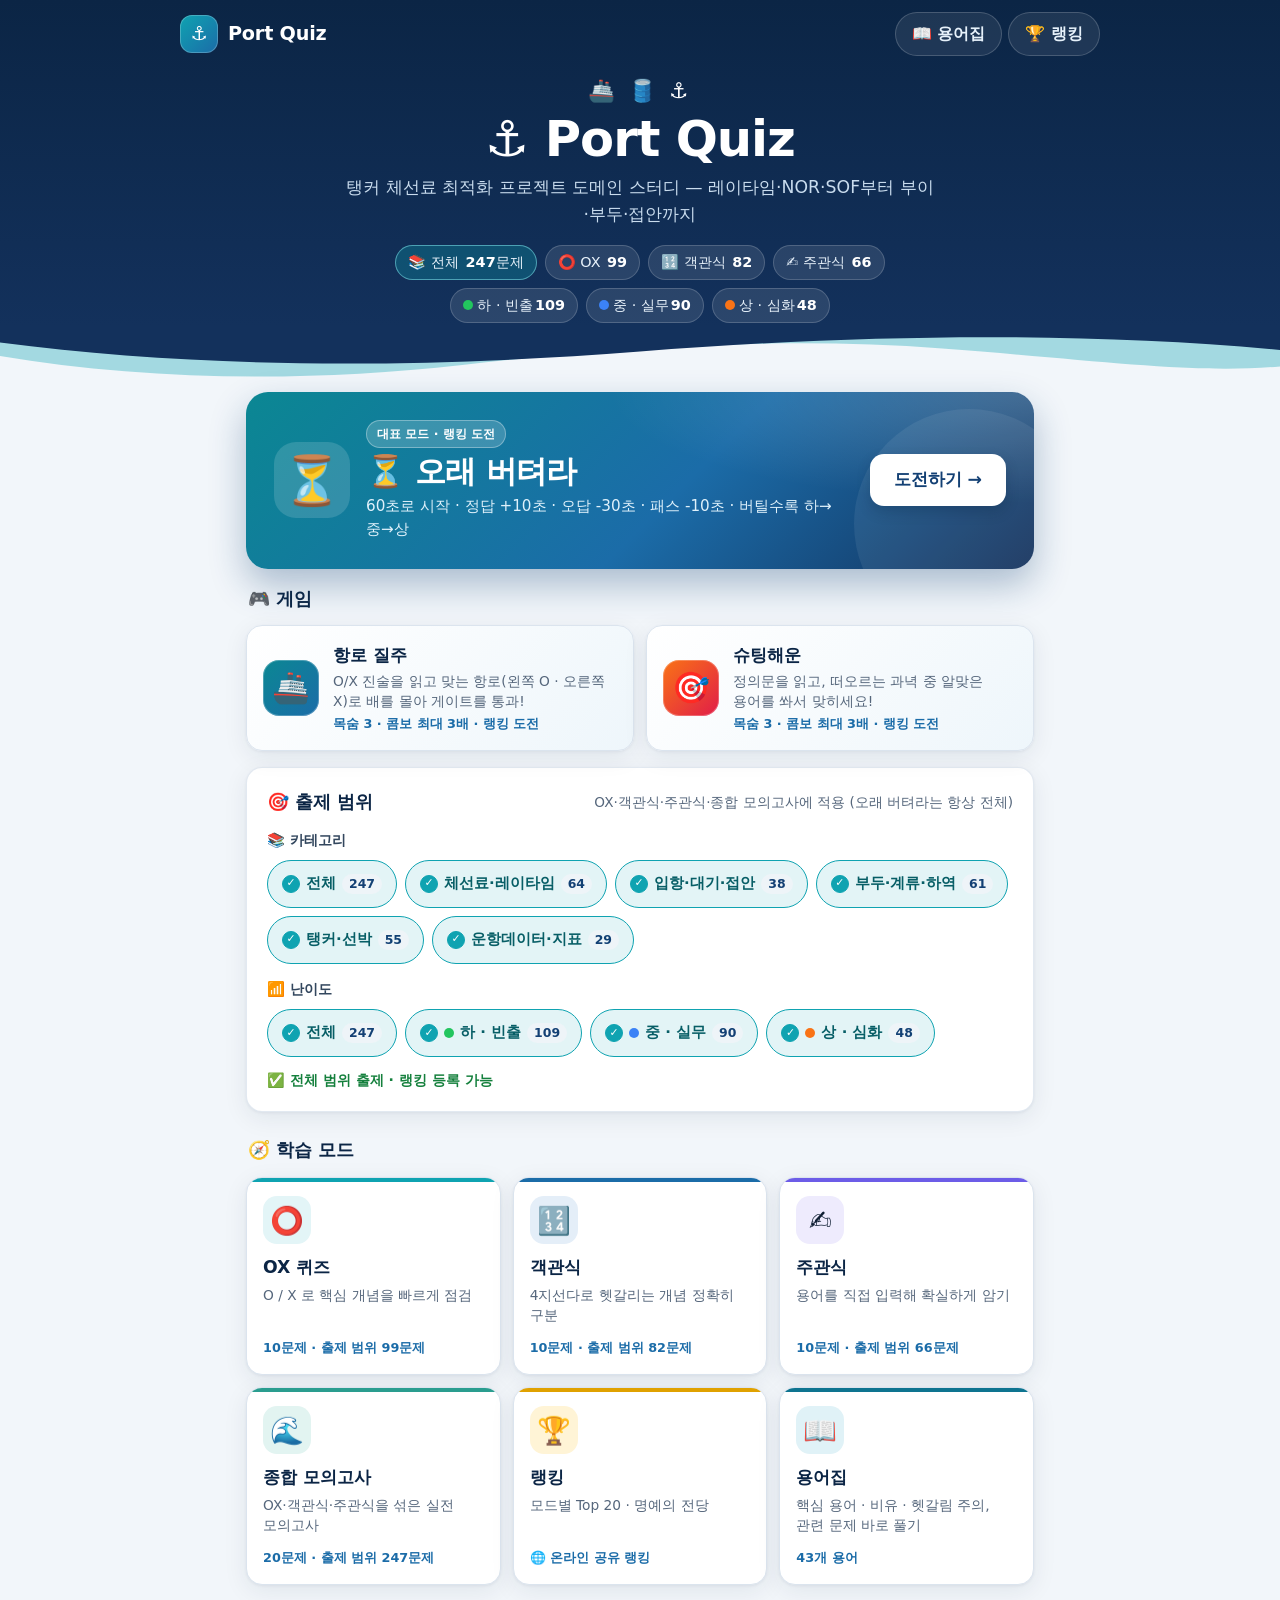
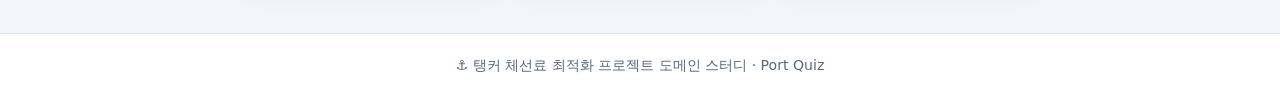
==== commit ca2b0ab1: "Add two quiz games: Hangno Jilju (O/X runner) and Shooting Haeun - Runner: steer the ship into the O" ====
--- a/index.html
+++ b/index.html
@@ -8,6 +8,7 @@
   <title>Port Quiz · 탱커 체선료 최적화 도메인 스터디</title>
   <link rel="icon" href="data:image/svg+xml,%3Csvg xmlns='http://www.w3.org/2000/svg' viewBox='0 0 100 100'%3E%3Ctext y='.9em' font-size='90'%3E%E2%9A%93%3C/text%3E%3C/svg%3E">
   <link rel="stylesheet" href="css/style.css">
+  <link rel="stylesheet" href="css/shooter.css">
 </head>
 <body>
   <header class="site-header">
@@ -48,6 +49,9 @@
   <script src="data/q-ship.js"></script>
   <script src="data/q-data.js"></script>
   <script src="data/glossary.js"></script>
+  <script src="data/shooter-cards.js"></script>
+  <script src="js/games/runner.js"></script>
+  <script src="js/games/shooter.js"></script>
   <script src="js/app.js"></script>
 </body>
 </html>
--- a/css/style.css
+++ b/css/style.css
@@ -674,3 +674,111 @@
 .term-foot { margin-top: auto; padding-top: 6px; display: flex; flex-wrap: wrap; align-items: center; justify-content: space-between; gap: 8px; }
 .term-quiz:disabled { color: var(--muted); background: #f3f6f9; }
 .practice-note { margin: 0 0 16px; text-align: center; font-weight: 700; color: var(--ocean-600); background: #e8f1f8; border-color: #c9dceb; }
+
+/* ---------- 🎮 게임: 홈 섹션 ---------- */
+.games { margin: 0 0 16px; }
+.games > .section-title { margin: 0 0 12px 2px; }
+.game-grid { display: grid; grid-template-columns: 1fr; gap: 12px; }
+@media (min-width: 560px) { .game-grid { grid-template-columns: repeat(2, minmax(0, 1fr)); } }
+.game-card {
+  display: flex; align-items: center; gap: 14px; width: 100%; min-height: 96px; padding: 16px;
+  text-align: left; color: var(--text); border-radius: var(--radius); border: 1px solid var(--line);
+  background: linear-gradient(135deg, #ffffff 0%, #eef6fb 100%); box-shadow: var(--shadow);
+  transition: transform .15s ease, box-shadow .15s ease, border-color .15s ease;
+}
+.game-card:hover:not(:disabled) { transform: translateY(-2px); box-shadow: var(--shadow-lg); border-color: #bcd3e6; }
+.game-card:disabled { opacity: .55; filter: grayscale(.5); }
+.game-card-icon {
+  flex: 0 0 auto; width: 56px; height: 56px; display: grid; place-items: center; font-size: 1.9rem;
+  border-radius: 16px; background: linear-gradient(135deg, #0b8793, #1b6ca8); box-shadow: inset 0 0 0 1px rgba(255, 255, 255, .25);
+}
+.game-card-shooter .game-card-icon { background: linear-gradient(135deg, #f97316, #e11d48); }
+.game-card-body { display: grid; gap: 2px; min-width: 0; }
+.game-card-title { font-weight: 900; font-size: 1.08rem; color: var(--navy); }
+.game-card-desc { font-size: .86rem; color: var(--muted); line-height: 1.45; }
+.game-card-meta { font-size: .8rem; font-weight: 700; color: var(--ocean); }
+.game-card-meta.is-empty { color: var(--bad); }
+
+/* ---------- 🎮 게임: 소개·플레이·결과 ---------- */
+body.is-game .app { max-width: 960px; }
+.game-intro { text-align: center; padding: 28px 20px; }
+.game-intro-icon {
+  width: 92px; height: 92px; margin: 0 auto 8px; display: grid; place-items: center; font-size: 3.2rem;
+  border-radius: 28px; background: linear-gradient(135deg, #e3f5f7, #e4eef8);
+}
+.game-intro-shooter { background: linear-gradient(135deg, #ffedd5, #ffe4e6); }
+.game-intro-lead { margin: 6px auto 8px; max-width: 32em; color: var(--muted); }
+.game-sub { margin: 18px auto 8px; max-width: 560px; text-align: left; font-size: 1rem; font-weight: 800; color: var(--navy); }
+.game-intro-actions { display: flex; flex-wrap: wrap; justify-content: center; gap: 10px; margin-top: 18px; }
+.sound-toggle[aria-pressed="false"] { color: var(--muted); }
+.game-page { padding-top: 4px; }
+.game-stage { position: relative; }
+.result-hero.is-game { background: radial-gradient(120% 100% at 50% 0%, #e4f1fb 0%, #fff 62%); }
+.result-hero.is-game.is-complete { background: radial-gradient(120% 100% at 50% 0%, #fff3c4 0%, #fff 62%); }
+
+/* ---------- 🚢 항로 질주 (runner.js 가 만드는 DOM) ---------- */
+.rn { position: relative; display: grid; gap: 8px; outline: none; -webkit-user-select: none; user-select: none; }
+.rn-hud {
+  display: flex; flex-wrap: wrap; align-items: center; gap: 6px 12px; padding: 8px 10px 8px 14px;
+  border-radius: 14px; color: #fff; font-weight: 700; font-size: .9rem;
+  background: linear-gradient(135deg, var(--navy) 0%, var(--navy-700) 100%); box-shadow: var(--shadow);
+}
+.rn-lives { color: #ff7a90; font-size: 1.15rem; letter-spacing: 2px; }
+.rn-score { font-size: 1.3rem; font-weight: 900; font-variant-numeric: tabular-nums; }
+.rn-score::after { content: "점"; margin-left: 2px; font-size: .8rem; font-weight: 700; color: #a9c3dc; }
+.rn-combo { padding: 2px 10px; border-radius: 999px; background: rgba(255, 255, 255, .1); font-variant-numeric: tabular-nums; }
+.rn-combo.is-hot { background: linear-gradient(135deg, #ff8a00, #e52e71); box-shadow: 0 0 12px rgba(255, 120, 0, .5); }
+.rn-tally { color: #d3e3f1; font-variant-numeric: tabular-nums; }
+.rn-pause-btn {
+  margin-left: auto; min-width: 44px; min-height: 44px; border-radius: 12px; font-size: 1.1rem;
+  color: #fff; background: rgba(255, 255, 255, .12); border: 1px solid rgba(255, 255, 255, .25);
+}
+.rn-pause-btn:hover { background: rgba(255, 255, 255, .2); }
+.rn-banner {
+  display: grid; gap: 8px; align-content: start; min-height: 112px; padding: 12px 14px;
+  border-radius: 14px; background: #fff; border: 1.5px solid var(--line); box-shadow: var(--shadow);
+  transition: background-color .2s ease, border-color .2s ease;
+}
+.rn-banner.is-correct { background: var(--ok-bg); border-color: var(--ok-line); }
+.rn-banner.is-wrong { background: var(--bad-bg); border-color: var(--bad-line); }
+.rn-q { margin: 0; font-size: clamp(1.02rem, 4.2vw, 1.28rem); font-weight: 800; line-height: 1.5; color: var(--navy-900); }
+.rn-bar { height: 8px; border-radius: 999px; background: #dde7f0; overflow: hidden; }
+.rn-bar-fill { width: 100%; height: 100%; border-radius: inherit; background: linear-gradient(90deg, var(--teal), var(--ocean)); }
+.rn-bar.is-low .rn-bar-fill { background: linear-gradient(90deg, #f97316, #ef4444); }
+.rn-fb { display: grid; gap: 4px; }
+.rn-fb-head { font-size: 1rem; }
+.rn-banner.is-correct .rn-fb-head { color: var(--ok); }
+.rn-banner.is-wrong .rn-fb-head { color: var(--bad); }
+.rn-fb-expl { margin: 0; font-size: .92rem; color: #23364d; }
+.rn-stage { position: relative; overflow: hidden; border-radius: 16px; background: #08294a; box-shadow: var(--shadow-lg); touch-action: pan-y; }
+.rn-canvas { display: block; width: 100%; }
+.rn-toast {
+  position: absolute; left: 50%; top: 16%; transform: translateX(-50%); z-index: 2; pointer-events: none;
+  padding: 8px 18px; border-radius: 999px; white-space: nowrap; font-weight: 900; color: var(--navy);
+  background: rgba(255, 255, 255, .94); box-shadow: var(--shadow-lg);
+}
+.rn-toast.is-on { animation: rn-toast-in .3s ease both; }
+@keyframes rn-toast-in { from { opacity: 0; transform: translate(-50%, 8px) scale(.94); } to { opacity: 1; transform: translate(-50%, 0) scale(1); } }
+.rn-count {
+  position: absolute; top: 0; right: 0; bottom: 0; left: 0; z-index: 2; display: grid; place-items: center; pointer-events: none;
+  font-size: clamp(4rem, 22vw, 7rem); font-weight: 900; color: #fff; text-shadow: 0 6px 24px rgba(0, 0, 0, .45);
+}
+.rn-controls { display: grid; grid-template-columns: 1fr 1fr; gap: 10px; }
+.rn-btn {
+  min-height: 64px; border-radius: 16px; border: 2px solid var(--line); background: #fff;
+  font-size: 2rem; font-weight: 900; box-shadow: var(--shadow); touch-action: manipulation;
+  transition: background-color .12s ease, border-color .12s ease, transform .1s ease;
+}
+.rn-btn:active { transform: scale(.98); }
+.rn-btn-o { color: var(--ocean); }
+.rn-btn-x { color: #d64545; }
+.rn-btn-o.is-active { background: #e4f1fb; border-color: var(--ocean); }
+.rn-btn-x.is-active { background: #fdecec; border-color: #d64545; }
+.rn-pause {
+  position: absolute; top: 0; right: 0; bottom: 0; left: 0; z-index: 10; display: grid; align-content: center; justify-items: center;
+  gap: 10px; padding: 20px; text-align: center; color: #fff; border-radius: 16px; background: rgba(7, 26, 51, .95);
+}
+.rn-pause-icon { margin: 0; font-size: 2.6rem; }
+.rn-pause-title { margin: 0; font-size: 1.4rem; }
+.rn-pause-msg { margin: 0 0 6px; max-width: 26em; color: #c9dcee; font-size: .92rem; }
+.rn-pause .btn { min-width: 200px; }
--- a/css/shooter.css
+++ b/css/shooter.css
@@ -0,0 +1,160 @@
+/* Port Quiz — 🎯 슈팅해운 게임 모듈 (js/games/shooter.js) · style.css 의 변수(네이비·틸 해양 테마)를 그대로 쓴다 */
+.shooter {
+  position: relative; isolation: isolate; display: flex; flex-direction: column; gap: 10px;
+  margin: 4px 0 16px; outline: none;
+  -webkit-user-select: none; user-select: none; -webkit-touch-callout: none;
+}
+.shooter :focus-visible { outline: 3px solid #7fe3ec; outline-offset: 2px; }
+.sh-sr {
+  position: absolute !important; width: 1px; height: 1px; padding: 0; margin: -1px;
+  overflow: hidden; clip: rect(0 0 0 0); white-space: nowrap; border: 0;
+}
+
+/* ---------- HUD: 목숨 · 점수 · 콤보 배율 · 난이도 · 맞힘/시도 ---------- */
+.sh-hud {
+  display: flex; flex-wrap: wrap; align-items: center; gap: 6px 8px; padding: 8px 10px;
+  color: #fff; border-radius: 16px;
+  background: linear-gradient(135deg, var(--navy, #0b2545) 0%, var(--navy-700, #13315c) 100%);
+  box-shadow: var(--shadow-lg, 0 14px 40px rgba(11, 37, 69, .16));
+}
+.sh-pill {
+  display: inline-flex; align-items: center; gap: 5px; min-height: 32px; padding: 2px 10px;
+  border-radius: 999px; background: rgba(255, 255, 255, .1); font-size: .88rem; line-height: 1.2;
+  white-space: nowrap; font-variant-numeric: tabular-nums;
+}
+.sh-pill b { color: #fff; font-weight: 900; }
+.sh-hud-label { color: #a9c3dc; font-size: .76rem; font-weight: 700; }
+.sh-lives { font-size: 1.05rem; letter-spacing: .06em; }
+.sh-lives-full { color: #ff6b6b; text-shadow: 0 0 8px rgba(255, 107, 107, .45); }
+.sh-lives-empty { color: rgba(255, 255, 255, .38); }
+.sh-fire { display: none; }
+.sh-mult { transition: background-color .2s ease, box-shadow .2s ease; }
+.sh-mult.is-hot { background: linear-gradient(135deg, #ff8a00, #e52e71); box-shadow: 0 0 14px rgba(255, 120, 0, .5); }
+.sh-mult.is-hot .sh-fire { display: inline; }
+.sh-mult.is-hot .sh-hud-label { color: #fff3e0; }
+.sh-hud .lv-badge { line-height: 1.6; }
+.sh-pause-btn {
+  margin-left: auto; min-width: 44px; min-height: 40px; padding: 0 12px; border-radius: 12px;
+  border: 1px solid rgba(255, 255, 255, .28); background: rgba(255, 255, 255, .12); color: #fff;
+  font-size: 1rem; font-weight: 800; line-height: 1;
+}
+.sh-pause-btn:hover:not(:disabled) { background: rgba(255, 255, 255, .22); }
+.sh-pause-btn:disabled { opacity: .45; }
+
+/* ---------- 정의문 배너 + 라운드 남은 시간 바 ---------- */
+.sh-banner {
+  position: relative; z-index: 2; padding: 12px 14px; border-radius: 16px;
+  background: var(--card, #fff); border: 1px solid rgba(219, 228, 238, .9);
+  box-shadow: var(--shadow, 0 6px 24px rgba(11, 37, 69, .08));
+}
+.sh-meta {
+  display: flex; flex-wrap: wrap; align-items: center; justify-content: space-between; gap: 4px 8px;
+  font-size: .78rem; font-weight: 700; color: var(--muted, #56677c);
+}
+.sh-cat { padding: 2px 10px; border-radius: 999px; background: #e8f1f8; color: var(--ocean-600, #134074); }
+.sh-prog { font-variant-numeric: tabular-nums; }
+.sh-prompt {
+  margin: 8px 0 10px; min-height: 3em; font-size: clamp(1.02rem, 3.8vw, 1.3rem); line-height: 1.5;
+  font-weight: 800; color: var(--navy-900, #071a33); word-break: keep-all; overflow-wrap: anywhere;
+}
+.sh-prompt.is-long { font-size: clamp(.95rem, 3.3vw, 1.12rem); }
+.sh-timebar { height: 10px; border-radius: 999px; background: #dde7f0; overflow: hidden; }
+.sh-timebar-fill {
+  width: 100%; height: 100%; border-radius: inherit; transform-origin: left center;
+  background: linear-gradient(90deg, var(--teal, #0fa3b1), var(--ocean, #1b6ca8));
+}
+.sh-timebar-fill.is-low { background: linear-gradient(90deg, #f59f00, #f76707); }
+.sh-timebar-fill.is-critical { background: linear-gradient(90deg, #f03e3e, #c92a2a); }
+
+/* 놓침: "정답: ○○" + 해설 (배너 위를 덮고, 길면 무대 위로 내려온다) */
+.sh-reveal {
+  position: absolute; z-index: 3; top: 0; left: 0; right: 0; min-height: 100%; padding: 12px 14px;
+  border-radius: 16px; background: #fff5f5; border: 2px solid var(--bad-line, #f1a3a3);
+  box-shadow: var(--shadow-lg, 0 14px 40px rgba(11, 37, 69, .16)); animation: sh-pop-in .18s ease both;
+}
+.sh-reveal-head { margin: 0; font-weight: 900; font-size: .95rem; color: var(--bad, #c62828); }
+.sh-reveal-answer { margin: 4px 0 0; font-size: clamp(1.1rem, 4.4vw, 1.45rem); line-height: 1.35; color: var(--navy-900, #071a33); }
+.sh-reveal-label { margin-right: 6px; font-size: .85rem; font-weight: 700; color: var(--muted, #56677c); }
+.sh-reveal-term { font-weight: 900; }
+.sh-reveal-expl {
+  margin: 8px 0 0; padding: 8px 10px; border-radius: 10px; background: rgba(255, 255, 255, .9);
+  color: #23364d; font-size: .9rem; line-height: 1.55; white-space: pre-wrap;
+}
+
+/* ---------- 무대(캔버스) ---------- */
+.sh-stage {
+  position: relative; z-index: 1; overflow: hidden; border-radius: 18px; background: #0b2545;
+  box-shadow: var(--shadow-lg, 0 14px 40px rgba(11, 37, 69, .16));
+}
+.sh-canvas {
+  display: block; width: 100%; height: 320px; cursor: crosshair;
+  touch-action: none; -webkit-tap-highlight-color: transparent;
+}
+.sh-countdown {
+  position: absolute; z-index: 2; top: 0; right: 0; bottom: 0; left: 0;
+  display: flex; flex-direction: column; align-items: center; justify-content: center; gap: 6px;
+  pointer-events: none; background: rgba(7, 26, 51, .28);
+}
+.sh-countdown-num-wrap { min-height: 1.1em; font-size: clamp(4rem, 22vw, 7rem); line-height: 1; }
+.sh-countdown-num {
+  display: inline-block; font-weight: 900; color: #fff; text-shadow: 0 8px 28px rgba(0, 0, 0, .45);
+  animation: sh-count .9s ease both;
+}
+.sh-countdown-num.is-go { color: #7fe3ec; font-size: .72em; }
+.sh-countdown-sub {
+  margin: 0; padding: 4px 14px; border-radius: 999px; background: rgba(7, 26, 51, .55);
+  color: #e6f1fa; font-weight: 700; font-size: .9rem; text-align: center;
+}
+
+/* ---------- 일시정지 오버레이 (게임 전체를 덮는다) ---------- */
+.sh-overlay {
+  position: absolute; z-index: 10; top: 0; right: 0; bottom: 0; left: 0;
+  display: flex; align-items: center; justify-content: center; padding: 16px;
+  border-radius: 18px; color: #fff; background: rgba(7, 26, 51, .94);
+  -webkit-backdrop-filter: blur(6px); backdrop-filter: blur(6px); animation: sh-fade-in .15s ease both;
+}
+.sh-overlay-card { width: 100%; max-width: 340px; text-align: center; }
+.sh-overlay-icon { margin: 0; font-size: 2.6rem; line-height: 1.1; }
+.sh-overlay-title { margin: 6px 0 4px; font-size: 1.4rem; font-weight: 900; color: #fff; }
+.sh-overlay-stats { margin: 0 0 16px; color: #c9dcee; font-size: .92rem; font-variant-numeric: tabular-nums; }
+.sh-overlay-actions { display: grid; gap: 10px; }
+.sh-btn-quit { background: transparent; color: #ffc9c9; border-color: rgba(255, 201, 201, .55); }
+.sh-btn-quit:hover:not(:disabled) { background: rgba(255, 107, 107, .14); border-color: #ffc9c9; color: #fff; }
+.sh-overlay-hint { margin: 14px 0 0; font-size: .8rem; color: #a9c3dc; }
+
+.sh-help { margin: 0; text-align: center; font-size: .82rem; color: var(--muted, #56677c); }
+
+/* ---------- 출제할 카드가 없을 때 ---------- */
+.sh-empty {
+  padding: 28px 20px; text-align: center; border-radius: var(--radius, 16px);
+  background: var(--card, #fff); border: 1px solid rgba(219, 228, 238, .9); box-shadow: var(--shadow, 0 6px 24px rgba(11, 37, 69, .08));
+}
+.sh-empty-icon { margin: 0; font-size: 2.6rem; line-height: 1.2; }
+.sh-empty-title { margin: 6px 0 4px; font-size: 1.15rem; font-weight: 900; color: var(--navy, #0b2545); }
+.sh-empty-msg { margin: 0 0 16px; color: var(--muted, #56677c); }
+
+/* ---------- 애니메이션 ---------- */
+.sh-bump { animation: sh-bump .3s ease; }
+@keyframes sh-bump { 0% { transform: scale(1); } 45% { transform: scale(1.12); } 100% { transform: scale(1); } }
+@keyframes sh-count { 0% { transform: scale(.4); opacity: 0; } 35% { transform: scale(1.12); opacity: 1; } 70%, 100% { transform: scale(1); opacity: 1; } }
+@keyframes sh-pop-in { from { opacity: 0; transform: scale(.97); } to { opacity: 1; transform: none; } }
+@keyframes sh-fade-in { from { opacity: 0; } to { opacity: 1; } }
+
+/* ---------- 반응형 (모바일 360px~) ---------- */
+@media (max-width: 480px) {
+  .shooter { gap: 8px; }
+  .sh-hud { gap: 5px 6px; padding: 7px 8px; border-radius: 14px; }
+  .sh-pill { min-height: 30px; padding: 2px 8px; font-size: .82rem; }
+  .sh-hud-label { font-size: .7rem; }
+  .sh-hud .lv-badge { padding: 1px 8px; font-size: .72rem; }
+  .sh-pause-btn { min-height: 36px; min-width: 40px; padding: 0 10px; }
+  .sh-banner { padding: 10px 12px; }
+  .sh-prompt { margin: 6px 0 8px; }
+  .sh-help { font-size: .76rem; }
+}
+
+/* 모션 최소화: 흔들림·파티클은 JS가 끄고, 여기서는 CSS 애니메이션을 끈다 */
+@media (prefers-reduced-motion: reduce) {
+  .sh-bump, .sh-countdown-num, .sh-reveal, .sh-overlay { animation: none !important; }
+  .sh-mult { transition: none; }
+}
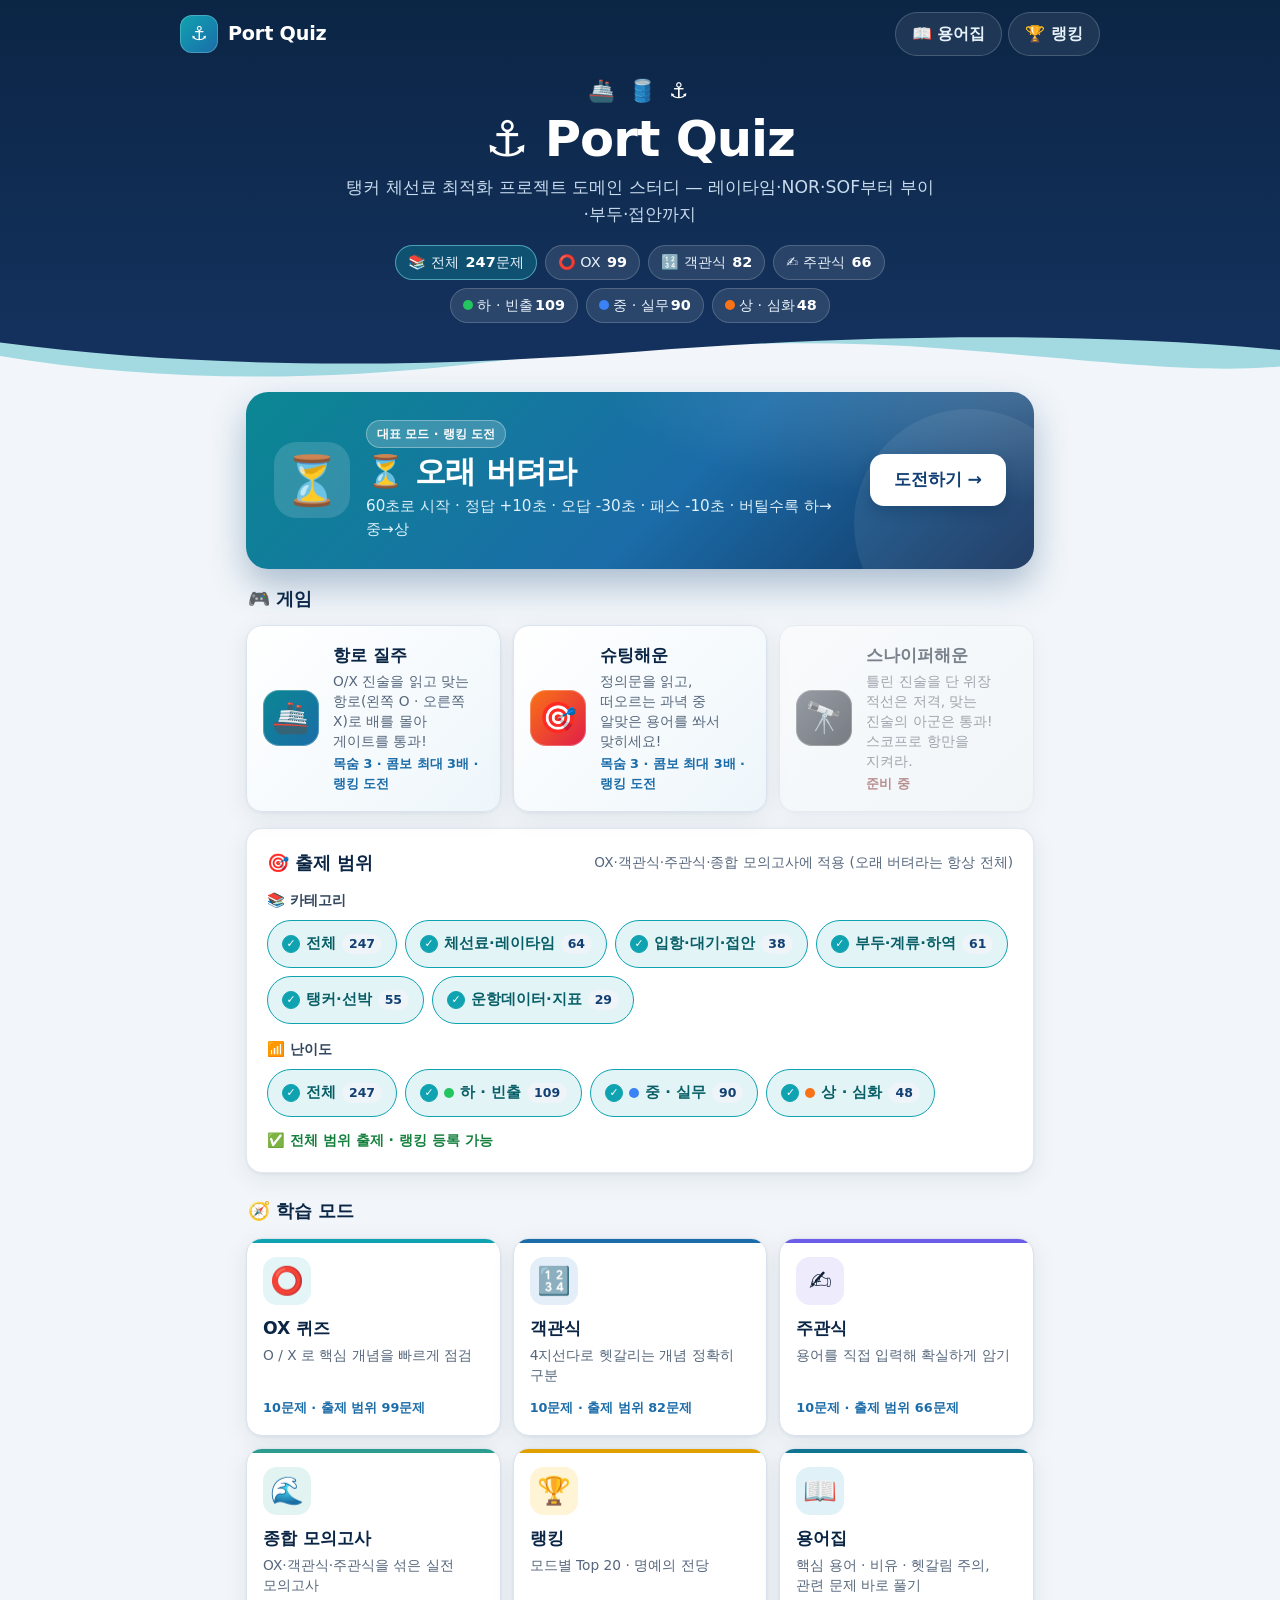
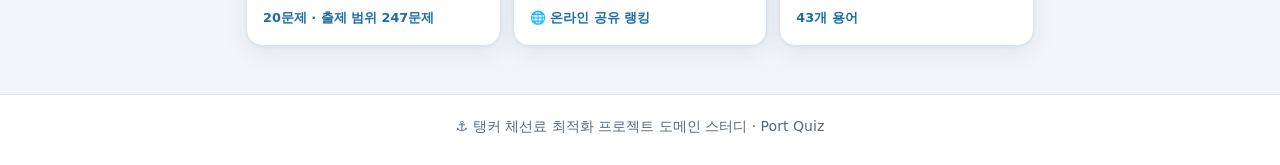
==== commit 9d53e316: "Shooter: tanker-terminal skyline and timing fix; prepare sniper game slot - Replace container gantry" ====
--- a/index.html
+++ b/index.html
@@ -9,6 +9,7 @@
   <link rel="icon" href="data:image/svg+xml,%3Csvg xmlns='http://www.w3.org/2000/svg' viewBox='0 0 100 100'%3E%3Ctext y='.9em' font-size='90'%3E%E2%9A%93%3C/text%3E%3C/svg%3E">
   <link rel="stylesheet" href="css/style.css">
   <link rel="stylesheet" href="css/shooter.css">
+  <link rel="stylesheet" href="css/sniper.css">
 </head>
 <body>
   <header class="site-header">
@@ -52,6 +53,7 @@
   <script src="data/shooter-cards.js"></script>
   <script src="js/games/runner.js"></script>
   <script src="js/games/shooter.js"></script>
+  <script src="js/games/sniper.js"></script>
   <script src="js/app.js"></script>
 </body>
 </html>
--- a/css/style.css
+++ b/css/style.css
@@ -680,6 +680,7 @@
 .games > .section-title { margin: 0 0 12px 2px; }
 .game-grid { display: grid; grid-template-columns: 1fr; gap: 12px; }
 @media (min-width: 560px) { .game-grid { grid-template-columns: repeat(2, minmax(0, 1fr)); } }
+@media (min-width: 760px) { .game-grid { grid-template-columns: repeat(3, minmax(0, 1fr)); } }
 .game-card {
   display: flex; align-items: center; gap: 14px; width: 100%; min-height: 96px; padding: 16px;
   text-align: left; color: var(--text); border-radius: var(--radius); border: 1px solid var(--line);
@@ -693,6 +694,7 @@
   border-radius: 16px; background: linear-gradient(135deg, #0b8793, #1b6ca8); box-shadow: inset 0 0 0 1px rgba(255, 255, 255, .25);
 }
 .game-card-shooter .game-card-icon { background: linear-gradient(135deg, #f97316, #e11d48); }
+.game-card-sniper .game-card-icon { background: linear-gradient(135deg, #475569, #0f172a); }
 .game-card-body { display: grid; gap: 2px; min-width: 0; }
 .game-card-title { font-weight: 900; font-size: 1.08rem; color: var(--navy); }
 .game-card-desc { font-size: .86rem; color: var(--muted); line-height: 1.45; }
@@ -707,6 +709,7 @@
   border-radius: 28px; background: linear-gradient(135deg, #e3f5f7, #e4eef8);
 }
 .game-intro-shooter { background: linear-gradient(135deg, #ffedd5, #ffe4e6); }
+.game-intro-sniper { background: linear-gradient(135deg, #e2e8f0, #cbd5e1); }
 .game-intro-lead { margin: 6px auto 8px; max-width: 32em; color: var(--muted); }
 .game-sub { margin: 18px auto 8px; max-width: 560px; text-align: left; font-size: 1rem; font-weight: 800; color: var(--navy); }
 .game-intro-actions { display: flex; flex-wrap: wrap; justify-content: center; gap: 10px; margin-top: 18px; }
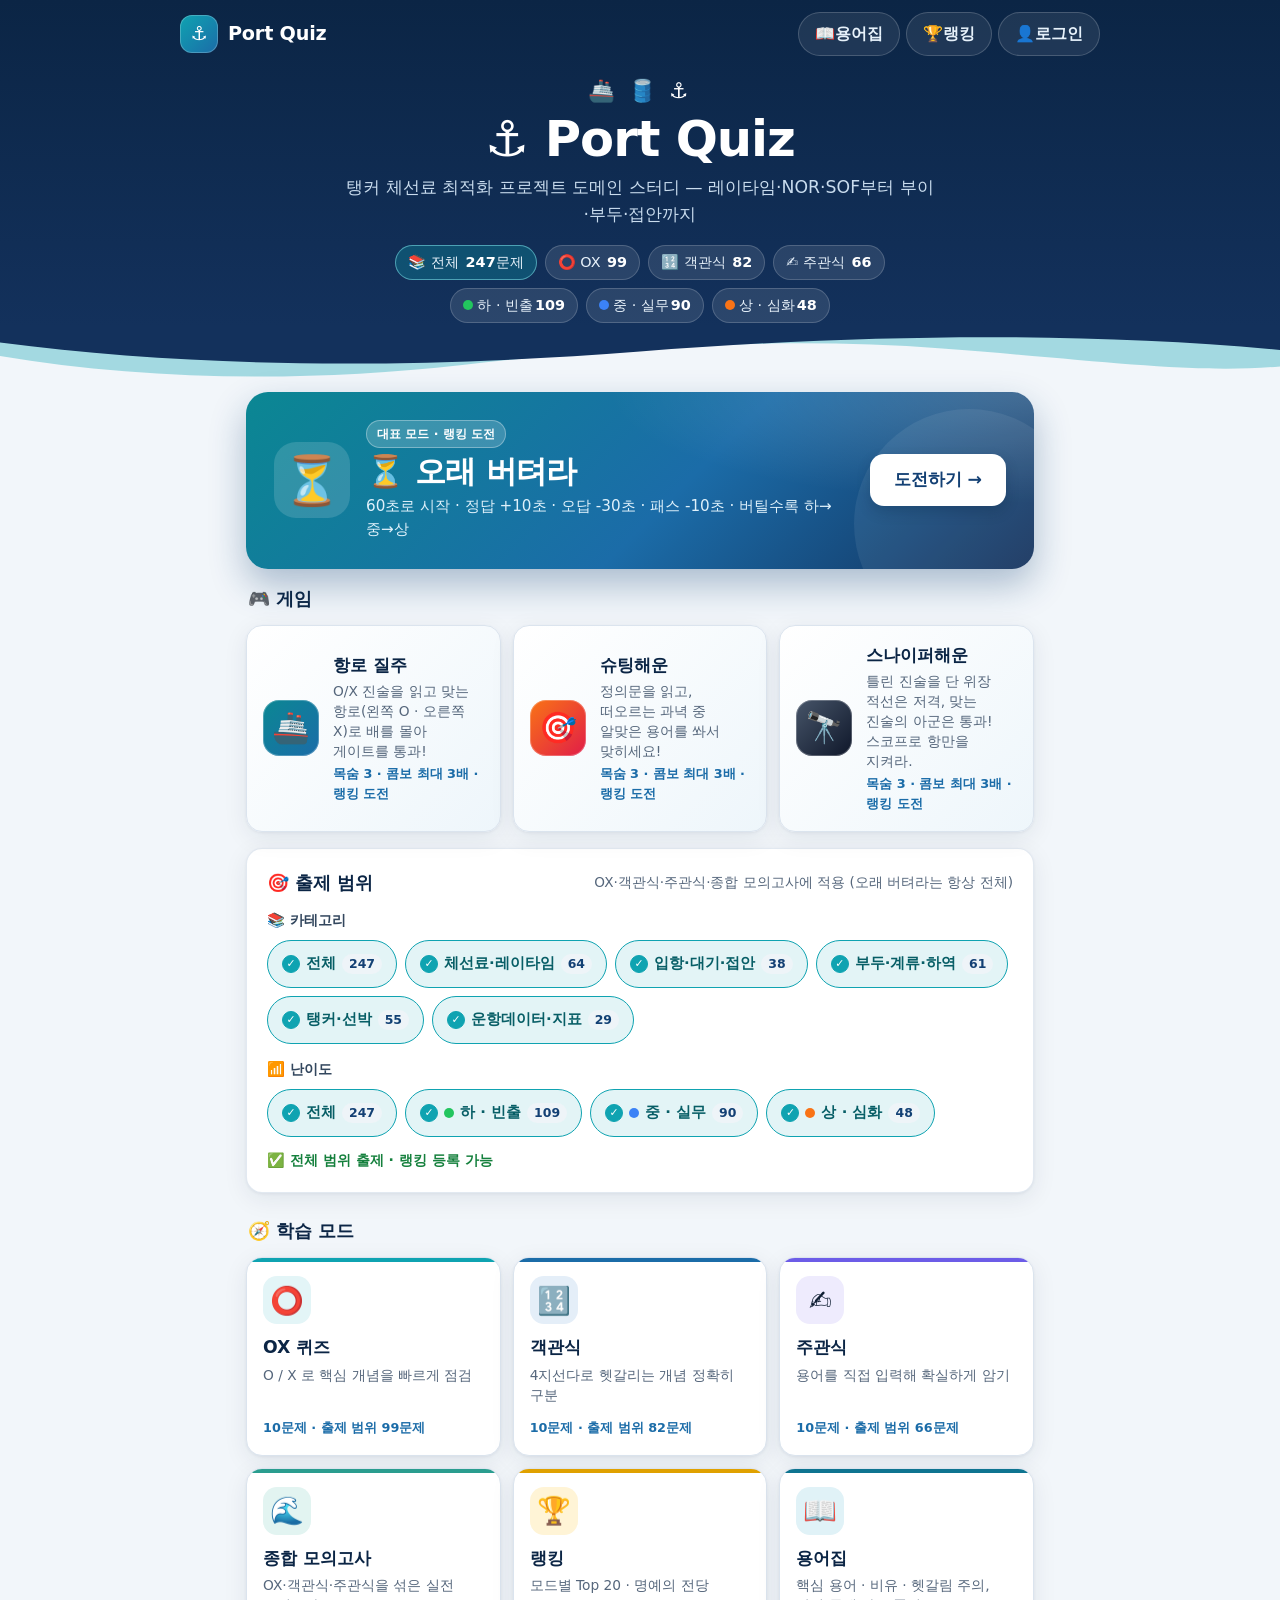
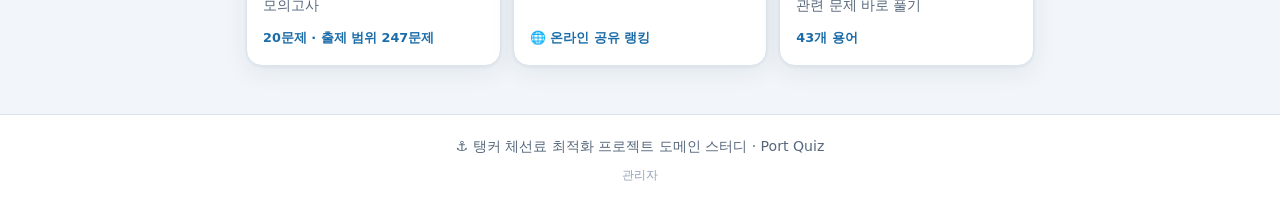
==== commit 9a20f8cc: "Add name accounts with passwords, my records page, and admin panel - Names are unique; registering a" ====
--- a/index.html
+++ b/index.html
@@ -20,8 +20,9 @@
           <span class="brand-text">Port Quiz</span>
         </a>
         <nav class="header-nav" aria-label="주요 메뉴">
-          <a class="nav-link" href="#/glossary" data-nav>📖 용어집</a>
-          <a class="nav-link" href="#/ranking/survival" data-nav>🏆 랭킹</a>
+          <a class="nav-link" href="#/glossary" data-nav aria-label="용어집"><span class="nav-ico" aria-hidden="true">📖</span> <span class="nav-txt">용어집</span></a>
+          <a class="nav-link" href="#/ranking/survival" data-nav aria-label="랭킹"><span class="nav-ico" aria-hidden="true">🏆</span> <span class="nav-txt">랭킹</span></a>
+          <a class="nav-link nav-me" id="nav-me" href="#/me" data-nav hidden aria-label="로그인 · 내 기록"><span class="nav-ico" aria-hidden="true">👤</span> <span class="nav-txt">로그인</span></a>
         </nav>
       </div>
       <div class="hero" id="hero" hidden></div>
@@ -38,6 +39,7 @@
 
   <footer class="site-footer">
     <p>⚓ 탱커 체선료 최적화 프로젝트 도메인 스터디 · Port Quiz</p>
+    <p class="footer-sub"><a class="footer-admin" href="#/admin">관리자</a></p>
   </footer>
 
   <div id="sr-live" class="sr-only" aria-live="polite" aria-atomic="true"></div>
--- a/css/style.css
+++ b/css/style.css
@@ -748,6 +748,13 @@
 .rn-bar { height: 8px; border-radius: 999px; background: #dde7f0; overflow: hidden; }
 .rn-bar-fill { width: 100%; height: 100%; border-radius: inherit; background: linear-gradient(90deg, var(--teal), var(--ocean)); }
 .rn-bar.is-low .rn-bar-fill { background: linear-gradient(90deg, #f97316, #ef4444); }
+.rn-bar.is-lock .rn-bar-fill { background: linear-gradient(90deg, #fde68a, #f59e0b); }
+.rn-lock {
+  position: absolute; top: 10px; left: 50%; transform: translateX(-50%); z-index: 2; pointer-events: none;
+  padding: 4px 14px; border-radius: 999px; white-space: nowrap; font-size: .9rem; font-weight: 900;
+  color: #422006; background: linear-gradient(135deg, #fde68a, #f59e0b); box-shadow: 0 4px 14px rgba(0, 0, 0, .3);
+}
+.rn-btn.is-locked { opacity: .45; filter: grayscale(.5); cursor: not-allowed; }
 .rn-fb { display: grid; gap: 4px; }
 .rn-fb-head { font-size: 1rem; }
 .rn-banner.is-correct .rn-fb-head { color: var(--ok); }
@@ -766,7 +773,20 @@
   position: absolute; top: 0; right: 0; bottom: 0; left: 0; z-index: 2; display: grid; place-items: center; pointer-events: none;
   font-size: clamp(4rem, 22vw, 7rem); font-weight: 900; color: #fff; text-shadow: 0 6px 24px rgba(0, 0, 0, .45);
 }
-.rn-controls { display: grid; grid-template-columns: 1fr 1fr; gap: 10px; }
+.rn-controls { display: grid; grid-template-columns: 1fr minmax(96px, .9fr) 1fr; gap: 10px; }
+.rn-go {
+  min-height: 64px; padding: 0 8px; border-radius: 16px; border: 0; color: #fff; font-size: 1rem; font-weight: 900; line-height: 1.25;
+  background: linear-gradient(135deg, var(--teal) 0%, var(--ocean) 100%); box-shadow: 0 6px 16px rgba(27, 108, 168, .3); touch-action: manipulation;
+}
+.rn-go:disabled { background: #b9c6d3; box-shadow: none; color: #f6f8fa; }
+.rn-go:active:not(:disabled) { transform: scale(.98); }
+.rn-speed { display: inline-flex; align-items: center; gap: 4px; }
+.rn-speed-val { min-width: 3.6em; text-align: center; font-variant-numeric: tabular-nums; color: #fde68a; }
+.rn-speed-btn {
+  min-width: 36px; min-height: 36px; border-radius: 10px; font-size: .8rem; color: #fff;
+  background: rgba(255, 255, 255, .12); border: 1px solid rgba(255, 255, 255, .25); touch-action: manipulation;
+}
+.rn-speed-btn:disabled { opacity: .4; }
 .rn-btn {
   min-height: 64px; border-radius: 16px; border: 2px solid var(--line); background: #fff;
   font-size: 2rem; font-weight: 900; box-shadow: var(--shadow); touch-action: manipulation;
@@ -785,3 +805,74 @@
 .rn-pause-title { margin: 0; font-size: 1.4rem; }
 .rn-pause-msg { margin: 0 0 6px; max-width: 26em; color: #c9dcee; font-size: .92rem; }
 .rn-pause .btn { min-width: 200px; }
+
+/* ---------- 👤 계정: 헤더·푸터 ---------- */
+.nav-me .nav-txt { display: inline-block; max-width: 8em; overflow: hidden; text-overflow: ellipsis; white-space: nowrap; vertical-align: bottom; }
+@media (max-width: 420px) {
+  .header-nav .nav-txt { display: none; } /* 좁은 화면: 아이콘만 (링크에 aria-label) */
+  .nav-link { min-width: 44px; justify-content: center; }
+}
+.footer-sub { margin-top: 6px !important; }
+.footer-admin { color: #94a3b8; font-size: .78rem; text-decoration: none; }
+.footer-admin:hover { color: var(--muted); text-decoration: underline; }
+
+/* ---------- 랭킹 등록 폼 (이름 계정) ---------- */
+.field { display: grid; gap: 4px; min-width: 0; }
+.field-label { font-size: .82rem; font-weight: 700; color: #33475e; }
+.field-hint { font-size: .78rem; color: var(--muted); }
+.field-ok { margin: 6px 2px 0; color: var(--ok); font-size: .9rem; font-weight: 700; }
+.field-ok:empty { display: none; }
+.acct-grid { display: grid; grid-template-columns: 1fr; gap: 10px; }
+@media (min-width: 520px) { .acct-grid { grid-template-columns: 1fr 1fr; } .acct-grid-3 { grid-template-columns: 1fr 1fr 1fr; } }
+.acct-fields { display: grid; gap: 8px; }
+.acct-hint { margin: 0; font-size: .82rem; color: var(--muted); line-height: 1.5; }
+.acct-session { display: flex; flex-wrap: wrap; align-items: center; justify-content: space-between; gap: 6px 12px; margin-bottom: 10px; }
+.acct-who { margin: 0; font-size: 1rem; color: var(--navy); }
+.link-btn {
+  min-height: 44px; padding: 0 4px; border: 0; background: none; color: var(--ocean); font-weight: 700; font-size: .9rem;
+  text-decoration: underline; text-underline-offset: 3px;
+}
+.link-btn:hover { color: var(--ocean-600); }
+.rank-actions { display: flex; flex-wrap: wrap; gap: 8px; margin-top: 10px; }
+.rank-actions .rank-submit { flex: 1 1 auto; }
+.rank-success.is-kept { background: linear-gradient(135deg, #f1f5f9, #e2e8f0); }
+.rank-success-main.is-kept { font-size: 1rem; font-weight: 800; color: #334155; }
+
+/* ---------- #/me 내 기록 ---------- */
+.me-head { display: flex; flex-wrap: wrap; align-items: center; justify-content: space-between; gap: 10px; }
+.me-name { margin: 0; font-size: 1.15rem; color: var(--navy); }
+.me-login .section-title, .me-pwform .section-title, .admin-login .section-title { margin-bottom: 6px; }
+.me-login, .me-pwform, .admin-login { display: grid; gap: 10px; }
+.me-table td.c-mode { white-space: nowrap; font-weight: 700; color: var(--navy); }
+
+/* ---------- #/admin 관리자 ---------- */
+.admin-top { display: flex; flex-wrap: wrap; align-items: center; justify-content: space-between; gap: 10px; }
+.admin-who { margin: 0; color: var(--navy); }
+.admin-top-actions { display: flex; gap: 8px; }
+.admin-new { width: 100%; min-height: 96px; padding: 10px 12px; resize: vertical; line-height: 1.5; font-family: inherit; }
+.admin-search { max-width: 260px; min-height: 44px; }
+.create-results:empty { display: none; }
+.create-list { list-style: none; margin: 12px 0 0; padding: 0; display: grid; gap: 6px; }
+.create-item { padding: 8px 12px; border-radius: 10px; background: var(--foam); font-size: .92rem; overflow-wrap: anywhere; }
+.create-item.is-ok { background: var(--ok-bg); }
+.create-item.is-fail { background: var(--bad-bg); color: #8e1c1c; }
+.ci-name { font-weight: 800; }
+.pw-reveal {
+  display: inline-block; padding: 1px 8px; border-radius: 6px; background: #0f172a; color: #fde68a;
+  font-family: ui-monospace, SFMono-Regular, Menlo, Consolas, monospace; font-size: .95rem; letter-spacing: .04em;
+}
+.admin-table { min-width: 760px; }
+.admin-table td { vertical-align: top; }
+.admin-table td.c-recs { white-space: normal; min-width: 180px; }
+.admin-table td.c-actions { white-space: normal; min-width: 210px; }
+.admin-table .admin-edit td { background: #f8fafc; }
+.btn-xs { min-height: 36px; padding: 0 10px; font-size: .8rem; border-radius: 9px; margin: 2px 4px 2px 0; }
+.rec-chip {
+  display: inline-flex; align-items: center; gap: 6px; margin: 2px 6px 2px 0; padding: 2px 4px 2px 10px;
+  border-radius: 999px; background: #e8f1f8; color: var(--ocean-600); font-size: .8rem; font-weight: 700;
+}
+.chip-del { min-height: 28px; padding: 0 8px; border-radius: 999px; border: 1px solid var(--bad-line); background: #fff; color: var(--bad); font-size: .72rem; font-weight: 700; }
+.admin-inline { display: flex; flex-wrap: wrap; align-items: center; gap: 6px; }
+.admin-inline .text-input { flex: 1 1 180px; min-height: 40px; }
+.pw-result { display: flex; flex-wrap: wrap; align-items: center; gap: 6px; }
+.muted { color: #94a3b8; }
--- a/css/sniper.css
+++ b/css/sniper.css
@@ -0,0 +1,196 @@
+/* Port Quiz — 🔭 스나이퍼해운 게임 모듈 (js/games/sniper.js) · style.css 의 변수(네이비·틸 해양 테마)를 그대로 쓴다 */
+.sniper {
+  position: relative; isolation: isolate; display: flex; flex-direction: column; gap: 10px;
+  margin: 4px 0 16px; outline: none;
+  -webkit-user-select: none; user-select: none; -webkit-touch-callout: none;
+}
+.sniper :focus-visible { outline: 3px solid #7fe3ec; outline-offset: 2px; }
+.sniper [hidden] { display: none !important; }
+.sn-sr {
+  position: absolute !important; width: 1px; height: 1px; padding: 0; margin: -1px;
+  overflow: hidden; clip: rect(0 0 0 0); white-space: nowrap; border: 0;
+}
+
+/* ---------- HUD: 목숨 · 점수 · 콤보 배율 · 난이도 · 맞은 판단/전체 · 재장전 ---------- */
+.sn-hud {
+  display: flex; flex-wrap: wrap; align-items: center; gap: 6px 8px; padding: 8px 10px;
+  color: #fff; border-radius: 16px;
+  background: linear-gradient(135deg, var(--navy, #0b2545) 0%, var(--navy-700, #13315c) 100%);
+  box-shadow: var(--shadow-lg, 0 14px 40px rgba(11, 37, 69, .16));
+}
+.sn-pill {
+  display: inline-flex; align-items: center; gap: 5px; min-height: 32px; padding: 2px 10px;
+  border-radius: 999px; background: rgba(255, 255, 255, .1); font-size: .88rem; line-height: 1.2;
+  white-space: nowrap; font-variant-numeric: tabular-nums;
+}
+.sn-pill b { color: #fff; font-weight: 900; }
+.sn-hud-label { color: #a9c3dc; font-size: .76rem; font-weight: 700; }
+.sn-lives { font-size: 1.05rem; letter-spacing: .06em; }
+.sn-lives-full { color: #ff6b6b; text-shadow: 0 0 8px rgba(255, 107, 107, .45); }
+.sn-lives-empty { color: rgba(255, 255, 255, .38); }
+.sn-fire { display: none; }
+.sn-mult-x { color: #ffe8a3; font-weight: 800; }
+.sn-mult { transition: background-color .2s ease, box-shadow .2s ease; }
+.sn-mult.is-hot { background: linear-gradient(135deg, #ff8a00, #e52e71); box-shadow: 0 0 14px rgba(255, 120, 0, .5); }
+.sn-mult.is-hot .sn-fire { display: inline; }
+.sn-mult.is-hot .sn-hud-label, .sn-mult.is-hot .sn-mult-x { color: #fff3e0; }
+.sn-hud .lv-badge { line-height: 1.6; }
+.sn-ammo { gap: 6px; color: #ffd8a8; }
+.sn-ammo-ico { font-size: .85rem; }
+.sn-ammo-text { font-size: .78rem; font-weight: 800; }
+.sn-ammo-bar { position: relative; width: 42px; height: 6px; border-radius: 999px; background: rgba(255, 255, 255, .18); overflow: hidden; }
+.sn-ammo-fill {
+  position: absolute; top: 0; right: 0; bottom: 0; left: 0; border-radius: inherit;
+  background: linear-gradient(90deg, #ff922b, #ffd43b); transform-origin: left center; transform: scaleX(1);
+}
+.sn-ammo.is-ready { color: #b2f2bb; }
+.sn-ammo.is-ready .sn-ammo-fill { background: linear-gradient(90deg, #40c057, #8ce99a); }
+.sn-pause-btn {
+  margin-left: auto; min-width: 44px; min-height: 40px; padding: 0 12px; border-radius: 12px;
+  border: 1px solid rgba(255, 255, 255, .28); background: rgba(255, 255, 255, .12); color: #fff;
+  font-size: 1rem; font-weight: 800; line-height: 1;
+}
+.sn-pause-btn:hover:not(:disabled) { background: rgba(255, 255, 255, .22); }
+.sn-pause-btn:disabled { opacity: .45; }
+
+/* ---------- 피드백 배너 (높이 고정: 내용이 바뀌어도 캔버스·조준점이 움직이지 않게) ---------- */
+.sn-banner {
+  position: relative; z-index: 2; display: flex; flex-direction: column; gap: 3px;
+  height: 7rem; padding: 10px 14px; overflow: hidden; border-radius: 16px;
+  background: var(--card, #fff); border: 1.5px solid rgba(219, 228, 238, .9);
+  box-shadow: var(--shadow, 0 6px 24px rgba(11, 37, 69, .08));
+  transition: background-color .2s ease, border-color .2s ease;
+}
+.sn-fb-head, .sn-fb-sub, .sn-fb-expl { margin: 0; }
+.sn-fb-head {
+  font-size: 1.02rem; font-weight: 900; line-height: 1.35; color: var(--navy-900, #071a33);
+  white-space: nowrap; overflow: hidden; text-overflow: ellipsis;
+}
+.sn-fb-sub {
+  font-size: .86rem; font-weight: 700; line-height: 1.4; color: #3b4f66;
+  white-space: nowrap; overflow: hidden; text-overflow: ellipsis;
+}
+.sn-fb-expl {
+  font-size: .86rem; line-height: 1.45; color: #23364d; word-break: keep-all; overflow-wrap: anywhere;
+  display: -webkit-box; -webkit-box-orient: vertical; -webkit-line-clamp: 2; overflow: hidden;
+}
+.sn-banner.is-idle .sn-fb-expl { color: var(--muted, #56677c); }
+.sn-banner.is-sink, .sn-banner.is-pass { background: var(--ok-bg, #e7f6ec); border-color: var(--ok-line, #86d19e); }
+.sn-banner.is-sink .sn-fb-head, .sn-banner.is-pass .sn-fb-head { color: var(--ok, #15803d); }
+.sn-banner.is-ff, .sn-banner.is-escape { background: var(--bad-bg, #fdecec); border-color: var(--bad-line, #f1a3a3); }
+.sn-banner.is-ff .sn-fb-head, .sn-banner.is-escape .sn-fb-head { color: var(--bad, #c62828); }
+
+/* ---------- 무대(캔버스) ---------- */
+.sn-stage {
+  position: relative; z-index: 1; overflow: hidden; border-radius: 18px; background: #0b2545;
+  box-shadow: var(--shadow-lg, 0 14px 40px rgba(11, 37, 69, .16));
+}
+.sn-canvas {
+  display: block; width: 100%; height: 320px; cursor: none;
+  touch-action: none; -webkit-tap-highlight-color: transparent;
+}
+.sniper.is-over .sn-canvas, .sniper.is-paused .sn-canvas { cursor: default; }
+.sn-countdown {
+  position: absolute; z-index: 2; top: 0; right: 0; bottom: 0; left: 0;
+  display: flex; flex-direction: column; align-items: center; justify-content: center; gap: 6px;
+  padding: 12px; pointer-events: none; background: rgba(7, 26, 51, .3);
+}
+.sn-countdown-num-wrap { min-height: 1.1em; font-size: clamp(4rem, 22vw, 7rem); line-height: 1; }
+.sn-countdown-num {
+  display: inline-block; font-weight: 900; color: #fff; text-shadow: 0 8px 28px rgba(0, 0, 0, .45);
+  animation: sn-count .9s ease both;
+}
+.sn-countdown-num.is-go { color: #7fe3ec; font-size: .72em; }
+.sn-countdown-sub {
+  margin: 0; max-width: 30em; padding: 4px 14px; border-radius: 999px; background: rgba(7, 26, 51, .6);
+  color: #e6f1fa; font-weight: 700; font-size: .9rem; text-align: center; word-break: keep-all;
+}
+.sn-toast {
+  position: absolute; z-index: 3; left: 50%; top: 12px; transform: translateX(-50%); pointer-events: none;
+  padding: 7px 16px; border-radius: 999px; white-space: nowrap; font-weight: 900; font-size: .92rem;
+  color: var(--navy, #0b2545); background: rgba(255, 255, 255, .94); box-shadow: var(--shadow-lg, 0 14px 40px rgba(11, 37, 69, .16));
+}
+.sn-toast.is-on { animation: sn-toast-in .3s ease both; }
+
+/* ---------- 모바일 버튼: [🔭 줌](토글) · [🎯 발사] — 터치 기기에서만 ---------- */
+.sn-controls { display: none; grid-template-columns: 1fr 1.25fr; gap: 10px; }
+.sn-ctrl {
+  min-height: 64px; border-radius: 16px; border: 2px solid var(--line, #dbe4ee); background: #fff;
+  font-size: 1.2rem; font-weight: 900; color: var(--navy, #0b2545); box-shadow: var(--shadow, 0 6px 24px rgba(11, 37, 69, .08));
+  touch-action: manipulation; -webkit-tap-highlight-color: transparent;
+  transition: background-color .12s ease, border-color .12s ease, transform .1s ease;
+}
+.sn-ctrl:active:not(:disabled) { transform: scale(.98); }
+.sn-ctrl:disabled { opacity: .5; }
+.sn-ctrl-zoom.is-on { background: #e4f1fb; border-color: var(--ocean, #1b6ca8); color: var(--ocean-600, #134074); }
+.sn-ctrl-fire { color: #fff; border-color: transparent; background: linear-gradient(135deg, #f97316, #e11d48); }
+
+/* ---------- 하단 안내 ---------- */
+.sn-help { display: grid; gap: 2px; text-align: center; font-size: .82rem; color: var(--muted, #56677c); }
+.sn-help p { margin: 0; }
+.sn-help-touch { display: none; }
+@media (hover: none), (pointer: coarse) {
+  .sn-controls { display: grid; }
+  .sn-help-desk { display: none; }
+  .sn-help-touch { display: block; }
+}
+.sniper.is-touch .sn-controls { display: grid; }
+.sniper.is-touch .sn-help-desk { display: none; }
+.sniper.is-touch .sn-help-touch { display: block; }
+
+/* ---------- 일시정지 오버레이 (게임 전체를 덮는다) ---------- */
+.sn-overlay {
+  position: absolute; z-index: 10; top: 0; right: 0; bottom: 0; left: 0;
+  display: flex; align-items: center; justify-content: center; padding: 16px;
+  border-radius: 18px; color: #fff; background: rgba(7, 26, 51, .96);
+  -webkit-backdrop-filter: blur(6px); backdrop-filter: blur(6px); animation: sn-fade-in .15s ease both;
+}
+.sn-overlay-card { width: 100%; max-width: 340px; text-align: center; }
+.sn-overlay-icon { margin: 0; font-size: 2.6rem; line-height: 1.1; }
+.sn-overlay-title { margin: 6px 0 4px; font-size: 1.4rem; font-weight: 900; color: #fff; }
+.sn-overlay-stats { margin: 0 0 16px; color: #c9dcee; font-size: .92rem; font-variant-numeric: tabular-nums; }
+.sn-overlay-actions { display: grid; gap: 10px; }
+.sn-btn-quit { background: transparent; color: #ffc9c9; border-color: rgba(255, 201, 201, .55); }
+.sn-btn-quit:hover:not(:disabled) { background: rgba(255, 107, 107, .14); border-color: #ffc9c9; color: #fff; }
+.sn-overlay-hint { margin: 14px 0 0; font-size: .8rem; color: #a9c3dc; }
+
+/* ---------- 출제할 문제가 없을 때 ---------- */
+.sn-empty {
+  padding: 28px 20px; text-align: center; border-radius: var(--radius, 16px);
+  background: var(--card, #fff); border: 1px solid rgba(219, 228, 238, .9); box-shadow: var(--shadow, 0 6px 24px rgba(11, 37, 69, .08));
+}
+.sn-empty-icon { margin: 0; font-size: 2.6rem; line-height: 1.2; }
+.sn-empty-title { margin: 6px 0 4px; font-size: 1.15rem; font-weight: 900; color: var(--navy, #0b2545); }
+.sn-empty-msg { margin: 0 0 16px; color: var(--muted, #56677c); }
+
+/* ---------- 애니메이션 ---------- */
+.sn-bump { animation: sn-bump .3s ease; }
+@keyframes sn-bump { 0% { transform: scale(1); } 45% { transform: scale(1.12); } 100% { transform: scale(1); } }
+@keyframes sn-count { 0% { transform: scale(.4); opacity: 0; } 35% { transform: scale(1.12); opacity: 1; } 70%, 100% { transform: scale(1); opacity: 1; } }
+@keyframes sn-toast-in { from { opacity: 0; transform: translate(-50%, 8px) scale(.94); } to { opacity: 1; transform: translate(-50%, 0) scale(1); } }
+@keyframes sn-fade-in { from { opacity: 0; } to { opacity: 1; } }
+
+/* ---------- 반응형 (모바일 360px~) ---------- */
+@media (max-width: 560px) {
+  .sn-banner { height: 8.3rem; padding: 9px 12px; }
+  .sn-fb-head { font-size: .96rem; }
+  .sn-fb-sub, .sn-fb-expl { font-size: .82rem; }
+  .sn-fb-expl { -webkit-line-clamp: 3; }
+}
+@media (max-width: 480px) {
+  .sniper { gap: 8px; }
+  .sn-hud { gap: 5px 6px; padding: 7px 8px; border-radius: 14px; }
+  .sn-pill { min-height: 30px; padding: 2px 8px; font-size: .82rem; }
+  .sn-hud-label { font-size: .7rem; }
+  .sn-hud .lv-badge { padding: 1px 8px; font-size: .72rem; }
+  .sn-ammo-bar { width: 30px; }
+  .sn-pause-btn { min-height: 36px; min-width: 40px; padding: 0 10px; }
+  .sn-ctrl { min-height: 60px; font-size: 1.1rem; }
+  .sn-help { font-size: .76rem; }
+}
+
+/* 모션 최소화: 흔들림(스웨이)·반동·파티클은 JS가 끄고, 여기서는 CSS 애니메이션을 끈다 */
+@media (prefers-reduced-motion: reduce) {
+  .sn-bump, .sn-countdown-num, .sn-toast.is-on, .sn-overlay { animation: none !important; }
+  .sn-mult, .sn-banner, .sn-ctrl { transition: none; }
+}
